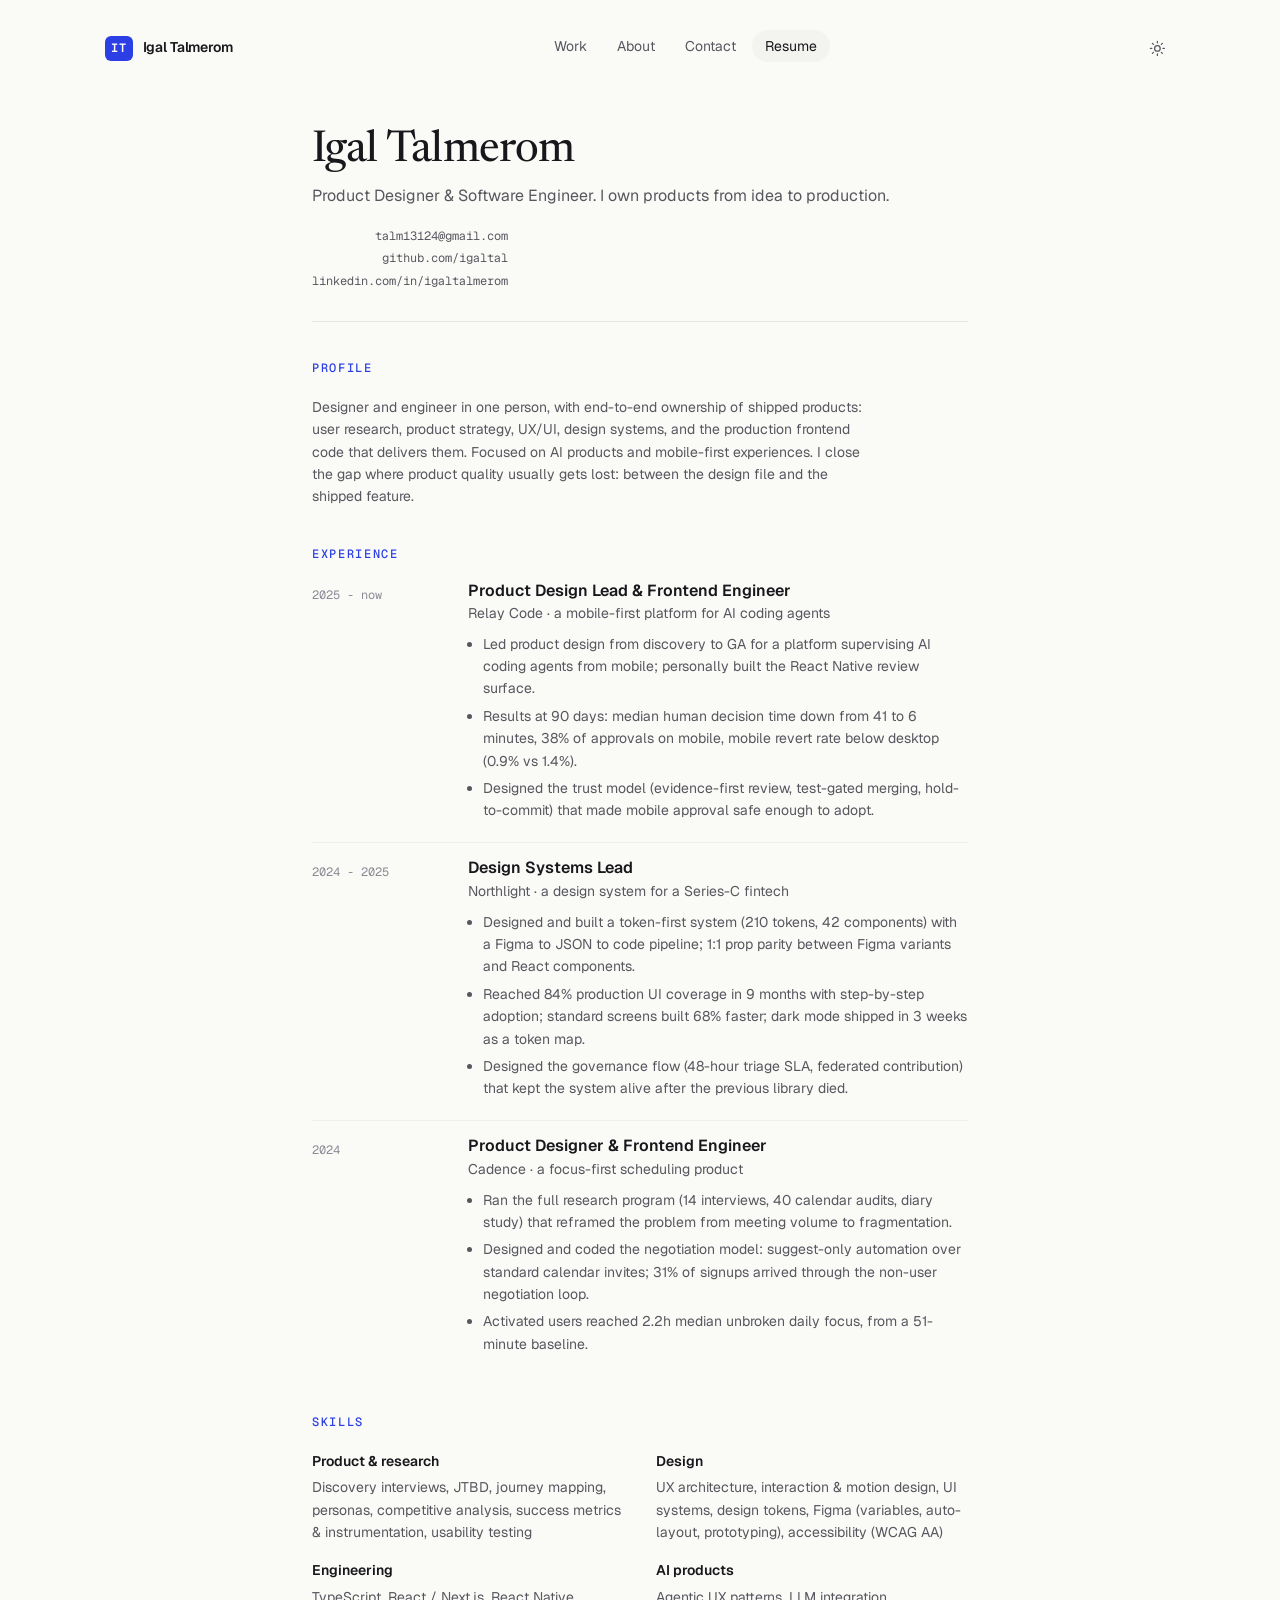
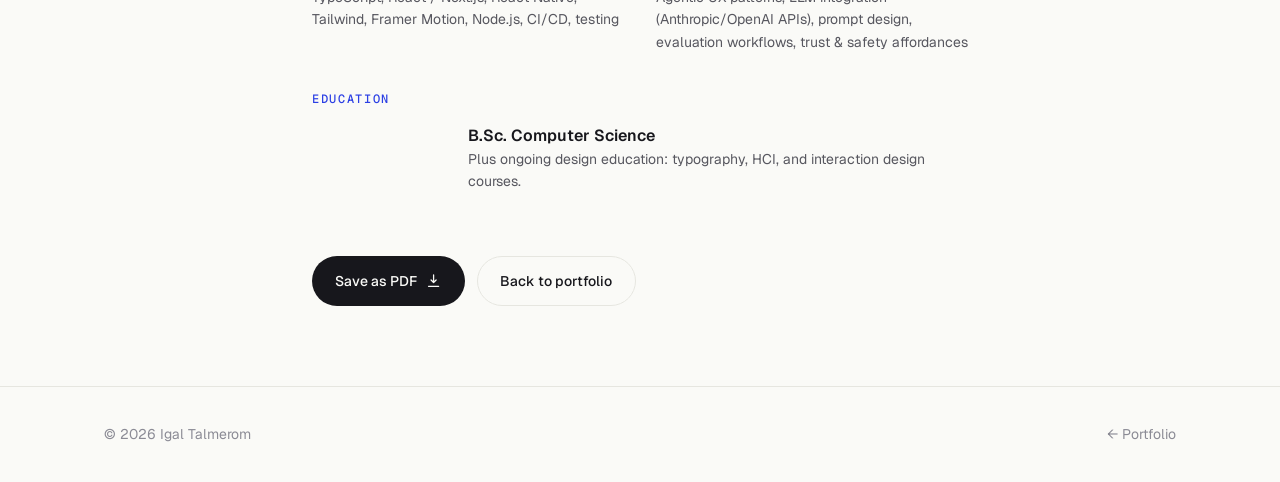
==== resume.html @ ccf26f3e "Portfolio site: home, 3 case studies, resume Co-Authored-By: Claude Fable 5 <noreply@anthropic.com>" ====
<!DOCTYPE html>
<html lang="en" data-theme="light" data-blueprint="off">
<head>
  <meta charset="UTF-8" />
  <meta name="viewport" content="width=device-width, initial-scale=1.0" />
  <title>Resume | Igal Talmerom</title>
  <meta name="description" content="Resume of Igal Talmerom, Product Designer and Software Engineer." />
  <script>
    (function () {
      var t = localStorage.getItem("theme");
      if (!t) t = matchMedia("(prefers-color-scheme: dark)").matches ? "dark" : "light";
      document.documentElement.setAttribute("data-theme", t);
    })();
  </script>
  <link rel="preconnect" href="https://fonts.googleapis.com" />
  <link rel="preconnect" href="https://fonts.gstatic.com" crossorigin />
  <link href="https://fonts.googleapis.com/css2?family=Newsreader:ital,opsz,wght@0,6..72,400..600;1,6..72,400..600&family=Geist:wght@400..700&family=Geist+Mono:wght@400..600&display=swap" rel="stylesheet" />
  <link rel="stylesheet" href="css/main.css" />
  <link rel="icon" href="data:image/svg+xml,<svg xmlns='http://www.w3.org/2000/svg' viewBox='0 0 100 100'><rect width='100' height='100' rx='22' fill='%232B3FE4'/><text x='50' y='68' font-size='52' font-family='monospace' fill='white' text-anchor='middle'>IT</text></svg>" />
  <style>
    .resume { max-width: 46rem; margin-inline: auto; padding: clamp(7rem, 14vh, 9rem) var(--gutter) 5rem; }
    .resume-head { display: flex; flex-wrap: wrap; align-items: flex-end; justify-content: space-between; gap: 1rem; border-bottom: 1px solid var(--line); padding-bottom: 1.75rem; }
    .resume h1 { font-family: var(--font-display); font-weight: 440; font-size: clamp(2rem, 5vw, 2.75rem); letter-spacing: -0.015em; }
    .resume .tagline { color: var(--ink-2); margin-top: 0.4rem; }
    .resume-contact { font-family: var(--font-mono); font-size: var(--text-xs); color: var(--ink-2); text-align: right; line-height: 1.9; }
    .resume-contact a { color: inherit; text-decoration: none; }
    .resume-contact a:hover { color: var(--accent); }
    .r-section { margin-top: 2.5rem; }
    .r-section > h2 { font-family: var(--font-mono); font-size: var(--text-xs); letter-spacing: 0.14em; text-transform: uppercase; color: var(--accent); font-weight: 500; margin-bottom: 1.25rem; }
    .r-item { display: grid; grid-template-columns: 8.5rem 1fr; gap: 1.25rem; padding: 1rem 0; border-top: 1px solid var(--line-soft); }
    .r-item:first-of-type { border-top: 0; padding-top: 0; }
    @media (max-width: 560px) { .r-item { grid-template-columns: 1fr; gap: 0.3rem; } .resume-contact { text-align: left; } }
    .r-item .when { font-family: var(--font-mono); font-size: var(--text-xs); color: var(--ink-3); padding-top: 0.25rem; }
    .r-item h3 { font-size: var(--text-base); font-weight: 600; }
    .r-item .org { color: var(--ink-2); font-size: var(--text-sm); margin: 0.15rem 0 0.5rem; }
    .r-item ul { margin: 0; padding-left: 1.1em; color: var(--ink-2); font-size: var(--text-sm); }
    .r-skills { display: grid; grid-template-columns: repeat(2, 1fr); gap: 1rem 2rem; font-size: var(--text-sm); color: var(--ink-2); }
    @media (max-width: 560px) { .r-skills { grid-template-columns: 1fr; } }
    .r-skills b { display: block; color: var(--ink); font-weight: 600; margin-bottom: 0.25rem; }
    .print-bar { display: flex; gap: 0.75rem; margin-top: 2.5rem; }
    @media print {
      .nav, .print-bar, .footer { display: none !important; }
      .resume { padding: 0; max-width: none; }
      body { background: #fff; color: #111; font-size: 12px; }
      :root { --ink: #111; --ink-2: #444; --ink-3: #777; --line: #ddd; --line-soft: #eee; --accent: #2B3FE4; --bg: #fff; }
      a { text-decoration: none; }
      .r-section { margin-top: 1.5rem; }
    }
  </style>
</head>
<body>
  <header class="nav" aria-label="Primary">
    <div class="nav-inner">
      <a class="brand" href="index.html"><span class="mark">IT</span> Igal Talmerom</a>
      <nav>
        <ul class="nav-links">
          <li><a href="index.html#work">Work</a></li>
          <li><a href="index.html#about">About</a></li>
          <li><a href="index.html#contact">Contact</a></li>
          <li><a href="resume.html" aria-current="page">Resume</a></li>
        </ul>
      </nav>
      <div class="nav-actions">
        <button class="icon-btn" data-theme-toggle aria-label="Toggle theme">
          <svg class="sun" viewBox="0 0 24 24" fill="none" stroke="currentColor" stroke-width="1.8" stroke-linecap="round"><circle cx="12" cy="12" r="4"/><path d="M12 2v2m0 16v2M4.9 4.9l1.4 1.4m11.4 11.4 1.4 1.4M2 12h2m16 0h2M4.9 19.1l1.4-1.4M17.7 6.3l1.4-1.4"/></svg>
          <svg class="moon" viewBox="0 0 24 24" fill="none" stroke="currentColor" stroke-width="1.8" stroke-linecap="round"><path d="M21 12.8A9 9 0 1 1 11.2 3a7 7 0 0 0 9.8 9.8Z"/></svg>
        </button>
      </div>
    </div>
  </header>

  <main class="resume">
    <div class="resume-head">
      <div>
        <h1>Igal Talmerom</h1>
        <p class="tagline">Product Designer &amp; Software Engineer. I own products from idea to production.</p>
      </div>
      <div class="resume-contact">
        <a href="mailto:talm13124@gmail.com">talm13124@gmail.com</a><br />
        <a href="https://github.com/igaltal">github.com/igaltal</a><br />
        <a href="https://www.linkedin.com/in/igaltalmerom">linkedin.com/in/igaltalmerom</a>
      </div>
    </div>

    <section class="r-section">
      <h2>Profile</h2>
      <p style="color: var(--ink-2); font-size: var(--text-sm); max-width: 40em;">
        Designer and engineer in one person, with end-to-end ownership of shipped products: user
        research, product strategy, UX/UI, design systems, and the production frontend code that
        delivers them. Focused on AI products and mobile-first experiences. I close the gap where
        product quality usually gets lost: between the design file and the shipped feature.
      </p>
    </section>

    <section class="r-section">
      <h2>Experience</h2>
      <div class="r-item">
        <div class="when">2025 - now</div>
        <div>
          <h3>Product Design Lead &amp; Frontend Engineer</h3>
          <p class="org">Relay Code · a mobile-first platform for AI coding agents</p>
          <ul>
            <li>Led product design from discovery to GA for a platform supervising AI coding agents from mobile; personally built the React Native review surface.</li>
            <li>Results at 90 days: median human decision time down from 41 to 6 minutes, 38% of approvals on mobile, mobile revert rate below desktop (0.9% vs 1.4%).</li>
            <li>Designed the trust model (evidence-first review, test-gated merging, hold-to-commit) that made mobile approval safe enough to adopt.</li>
          </ul>
        </div>
      </div>
      <div class="r-item">
        <div class="when">2024 - 2025</div>
        <div>
          <h3>Design Systems Lead</h3>
          <p class="org">Northlight · a design system for a Series-C fintech</p>
          <ul>
            <li>Designed and built a token-first system (210 tokens, 42 components) with a Figma to JSON to code pipeline; 1:1 prop parity between Figma variants and React components.</li>
            <li>Reached 84% production UI coverage in 9 months with step-by-step adoption; standard screens built 68% faster; dark mode shipped in 3 weeks as a token map.</li>
            <li>Designed the governance flow (48-hour triage SLA, federated contribution) that kept the system alive after the previous library died.</li>
          </ul>
        </div>
      </div>
      <div class="r-item">
        <div class="when">2024</div>
        <div>
          <h3>Product Designer &amp; Frontend Engineer</h3>
          <p class="org">Cadence · a focus-first scheduling product</p>
          <ul>
            <li>Ran the full research program (14 interviews, 40 calendar audits, diary study) that reframed the problem from meeting volume to fragmentation.</li>
            <li>Designed and coded the negotiation model: suggest-only automation over standard calendar invites; 31% of signups arrived through the non-user negotiation loop.</li>
            <li>Activated users reached 2.2h median unbroken daily focus, from a 51-minute baseline.</li>
          </ul>
        </div>
      </div>
    </section>

    <section class="r-section">
      <h2>Skills</h2>
      <div class="r-skills">
        <div><b>Product &amp; research</b>Discovery interviews, JTBD, journey mapping, personas, competitive analysis, success metrics &amp; instrumentation, usability testing</div>
        <div><b>Design</b>UX architecture, interaction &amp; motion design, UI systems, design tokens, Figma (variables, auto-layout, prototyping), accessibility (WCAG AA)</div>
        <div><b>Engineering</b>TypeScript, React / Next.js, React Native, Tailwind, Framer Motion, Node.js, CI/CD, testing</div>
        <div><b>AI products</b>Agentic UX patterns, LLM integration (Anthropic/OpenAI APIs), prompt design, evaluation workflows, trust &amp; safety affordances</div>
      </div>
    </section>

    <section class="r-section">
      <h2>Education</h2>
      <div class="r-item">
        <div class="when"></div>
        <div>
          <h3>B.Sc. Computer Science</h3>
          <p class="org">Plus ongoing design education: typography, HCI, and interaction design courses.</p>
        </div>
      </div>
    </section>

    <div class="print-bar">
      <button class="btn btn-primary" onclick="window.print()">Save as PDF
        <svg viewBox="0 0 24 24" fill="none" stroke="currentColor" stroke-width="2" stroke-linecap="round"><path d="M12 3v12m0 0 4-4m-4 4-4-4M4 21h16"/></svg>
      </button>
      <a class="btn btn-ghost" href="index.html">Back to portfolio</a>
    </div>
  </main>

  <footer class="footer">
    <div class="container footer-inner">
      <span>© <span data-year>2026</span> Igal Talmerom</span>
      <a href="index.html">← Portfolio</a>
    </div>
  </footer>

  <script src="js/main.js"></script>
</body>
</html>
---- css/main.css ----
/* ============================================================
   Igal Talmerom · Portfolio
   Design tokens + global system + home page
   Type: Newsreader (display) · Geist (body) · Geist Mono (spec)
   ============================================================ */

/* ---------- Tokens ---------- */
:root {
  /* color · light */
  --bg: #FAFAF7;
  --surface: #FFFFFF;
  --surface-2: #F3F3EF;
  --ink: #17171C;
  --ink-2: #57575F;
  --ink-3: #8B8B95;
  --line: #E6E6E0;
  --line-soft: #EFEFEA;
  --accent: #2B3FE4;
  --accent-strong: #1F31C4;
  --on-accent: #FFFFFF;
  --wash: #EDEFFE;
  --redline: #FF4D00;
  --shadow-card: 0 1px 2px rgba(20, 20, 30, 0.04), 0 8px 24px rgba(20, 20, 30, 0.05);
  --shadow-lift: 0 2px 4px rgba(20, 20, 30, 0.05), 0 16px 40px rgba(20, 20, 30, 0.09);

  /* type */
  --font-display: "Newsreader", "Iowan Old Style", Georgia, serif;
  --font-body: "Geist", "Inter", -apple-system, BlinkMacSystemFont, "Segoe UI", sans-serif;
  --font-mono: "Geist Mono", "SF Mono", "JetBrains Mono", Menlo, monospace;

  --text-xs: 0.75rem;
  --text-sm: 0.875rem;
  --text-base: 1rem;
  --text-md: 1.125rem;
  --text-lg: clamp(1.25rem, 1.1rem + 0.6vw, 1.5rem);
  --text-xl: clamp(1.6rem, 1.3rem + 1.4vw, 2.25rem);
  --text-2xl: clamp(2rem, 1.5rem + 2.6vw, 3.25rem);
  --text-hero: clamp(2.75rem, 1.6rem + 6.4vw, 6rem);

  /* rhythm */
  --space-section: clamp(6rem, 4rem + 8vw, 10rem);
  --space-block: clamp(2.5rem, 2rem + 2vw, 4rem);
  --container: 72rem;
  --gutter: clamp(1.25rem, 4vw, 2.5rem);
  --radius-sm: 8px;
  --radius-md: 14px;
  --radius-lg: 22px;

  /* motion */
  --ease-out: cubic-bezier(0.22, 1, 0.36, 1);
  --ease-spring: cubic-bezier(0.34, 1.3, 0.5, 1);
  --dur: 480ms;

  color-scheme: light;
}

[data-theme="dark"] {
  --bg: #0E0F13;
  --surface: #15161C;
  --surface-2: #1B1C23;
  --ink: #F1F1F3;
  --ink-2: #A4A4AF;
  --ink-3: #6E6E7A;
  --line: #262731;
  --line-soft: #1D1E26;
  --accent: #8493FF;
  --accent-strong: #A0ACFF;
  --on-accent: #0E0F13;
  --wash: #1A1D33;
  --redline: #FF6B33;
  --shadow-card: 0 1px 2px rgba(0, 0, 0, 0.4), 0 8px 24px rgba(0, 0, 0, 0.35);
  --shadow-lift: 0 2px 4px rgba(0, 0, 0, 0.5), 0 16px 40px rgba(0, 0, 0, 0.5);
  color-scheme: dark;
}

/* ---------- Base ---------- */
*, *::before, *::after { box-sizing: border-box; }

html {
  scroll-behavior: smooth;
  scroll-padding-top: 96px;
  -webkit-text-size-adjust: 100%;
}

html, body { overflow-x: clip; }

body {
  margin: 0;
  background: var(--bg);
  color: var(--ink);
  font-family: var(--font-body);
  font-size: var(--text-base);
  line-height: 1.6;
  font-feature-settings: "ss01" on, "cv11" on;
  -webkit-font-smoothing: antialiased;
  transition: background-color 320ms ease, color 320ms ease;
}

h1, h2, h3, h4 { margin: 0; font-weight: 600; line-height: 1.15; text-wrap: balance; }
p { margin: 0 0 1em; }
p:last-child { margin-bottom: 0; }
a { color: inherit; }
img, svg { max-width: 100%; height: auto; display: block; }
ul, ol { margin: 0 0 1em; padding-left: 1.2em; }
li { margin-bottom: 0.35em; }
button { font: inherit; color: inherit; background: none; border: 0; cursor: pointer; padding: 0; }

::selection { background: var(--accent); color: var(--on-accent); }

:focus-visible {
  outline: 2px solid var(--accent);
  outline-offset: 3px;
  border-radius: 4px;
}

.container {
  max-width: var(--container);
  margin-inline: auto;
  padding-inline: var(--gutter);
}

.skip-link {
  position: absolute; left: 1rem; top: -3rem;
  background: var(--ink); color: var(--bg);
  padding: 0.6rem 1rem; border-radius: 8px; z-index: 200;
  text-decoration: none; font-size: var(--text-sm);
  transition: top 200ms var(--ease-out);
}
.skip-link:focus { top: 1rem; }

/* ---------- Typographic voices ---------- */
.serif { font-family: var(--font-display); font-weight: 420; letter-spacing: -0.01em; }
.serif em, .serif i { font-style: italic; font-weight: 400; }

.eyebrow {
  font-family: var(--font-mono);
  font-size: var(--text-xs);
  letter-spacing: 0.14em;
  text-transform: uppercase;
  color: var(--ink-3);
  display: flex;
  align-items: center;
  gap: 0.75rem;
  margin-bottom: 1.5rem;
}
.eyebrow::before {
  content: "";
  width: 1.75rem; height: 1px;
  background: var(--accent);
  flex: none;
}

.lede {
  font-size: var(--text-lg);
  line-height: 1.55;
  color: var(--ink-2);
  max-width: 38em;
}

.mono { font-family: var(--font-mono); }

/* ---------- Navigation ---------- */
.nav {
  position: fixed;
  inset-inline: 0;
  top: 0;
  z-index: 100;
  padding-top: 1rem;
  pointer-events: none;
  transition: padding 300ms var(--ease-out);
}
.nav-inner {
  pointer-events: auto;
  max-width: var(--container);
  margin-inline: auto;
  padding: 0.85rem var(--gutter);
  display: flex;
  align-items: center;
  justify-content: space-between;
  gap: 1rem;
  transition: background-color 300ms ease, box-shadow 300ms ease,
              border-color 300ms ease, padding 300ms var(--ease-out);
  border: 1px solid transparent;
  border-radius: 0;
}
.nav.is-scrolled { padding-top: 0.6rem; }
.nav.is-scrolled .nav-inner {
  background: color-mix(in srgb, var(--bg) 78%, transparent);
  -webkit-backdrop-filter: blur(16px) saturate(1.4);
  backdrop-filter: blur(16px) saturate(1.4);
  border-color: var(--line);
  border-radius: 999px;
  box-shadow: var(--shadow-card);
  padding-block: 0.6rem;
  margin-inline: max(var(--gutter) * 0.35, 0.75rem);
  padding-inline: 1.5rem;
}

.brand {
  display: flex; align-items: baseline; gap: 0.6rem;
  text-decoration: none; font-weight: 600; font-size: var(--text-sm);
  letter-spacing: -0.01em;
}
.brand .mark {
  font-family: var(--font-mono);
  font-size: var(--text-xs);
  color: var(--on-accent);
  background: var(--accent);
  border-radius: 6px;
  padding: 0.2rem 0.4rem;
  letter-spacing: 0.05em;
}

.nav-links { display: flex; align-items: center; gap: 0.25rem; list-style: none; margin: 0; padding: 0; }
.nav-links a {
  text-decoration: none;
  font-size: var(--text-sm);
  color: var(--ink-2);
  padding: 0.45rem 0.8rem;
  border-radius: 999px;
  transition: color 200ms ease, background-color 200ms ease;
}
.nav-links a:hover, .nav-links a[aria-current="page"] { color: var(--ink); background: var(--surface-2); }

.nav-actions { display: flex; align-items: center; gap: 0.35rem; }
.icon-btn {
  width: 2.25rem; height: 2.25rem;
  display: grid; place-items: center;
  border-radius: 999px;
  color: var(--ink-2);
  transition: color 200ms ease, background-color 200ms ease, transform 200ms var(--ease-spring);
}
.icon-btn:hover { color: var(--ink); background: var(--surface-2); }
.icon-btn:active { transform: scale(0.92); }
.icon-btn svg { width: 1.05rem; height: 1.05rem; }

/* theme icon swap */
.icon-btn .moon { display: none; }
[data-theme="dark"] .icon-btn .moon { display: block; }
[data-theme="dark"] .icon-btn .sun { display: none; }

@media (max-width: 640px) {
  .nav-links { display: none; }
}

/* ---------- Buttons ---------- */
.btn {
  display: inline-flex;
  align-items: center;
  gap: 0.55rem;
  font-size: var(--text-sm);
  font-weight: 500;
  text-decoration: none;
  padding: 0.8rem 1.4rem;
  border-radius: 999px;
  border: 1px solid transparent;
  transition: transform 240ms var(--ease-spring), box-shadow 240ms ease,
              background-color 200ms ease, border-color 200ms ease, color 200ms ease;
  will-change: transform;
}
.btn:hover { transform: translateY(-2px); }
.btn:active { transform: translateY(0) scale(0.98); }
.btn svg { width: 0.95rem; height: 0.95rem; transition: transform 240ms var(--ease-out); }
.btn:hover svg { transform: translateX(3px); }

.btn-primary { background: var(--ink); color: var(--bg); }
.btn-primary:hover { box-shadow: var(--shadow-lift); }
.btn-ghost { border-color: var(--line); color: var(--ink); }
.btn-ghost:hover { border-color: var(--ink-3); background: var(--surface); }
.btn-accent { background: var(--accent); color: var(--on-accent); }
.btn-accent:hover { background: var(--accent-strong); box-shadow: var(--shadow-lift); }

/* ---------- Reveal on scroll ---------- */
.reveal {
  opacity: 0;
  transform: translateY(26px);
  transition: opacity 700ms var(--ease-out) var(--d, 0ms),
              transform 700ms var(--ease-out) var(--d, 0ms);
}
.reveal.in { opacity: 1; transform: none; }

@media (prefers-reduced-motion: reduce) {
  html { scroll-behavior: auto; }
  .reveal { opacity: 1; transform: none; transition: none; }
  *, *::before, *::after { animation-duration: 0.01ms !important; transition-duration: 0.01ms !important; }
}

/* ---------- Hero ---------- */
.hero {
  min-height: 92svh;
  display: flex;
  flex-direction: column;
  justify-content: center;
  padding-top: clamp(7rem, 15vh, 10rem);
  padding-bottom: var(--space-block);
  position: relative;
}

.hero-intro {
  font-family: var(--font-mono);
  font-size: var(--text-xs);
  letter-spacing: 0.14em;
  text-transform: uppercase;
  color: var(--ink-3);
  margin-bottom: 2rem;
  display: flex; align-items: center; gap: 0.75rem;
}
.hero-intro .dot {
  width: 7px; height: 7px; border-radius: 50%;
  background: #2BB673;
  box-shadow: 0 0 0 4px color-mix(in srgb, #2BB673 18%, transparent);
}

.hero h1 {
  font-family: var(--font-display);
  font-weight: 420;
  font-size: var(--text-hero);
  line-height: 1.02;
  letter-spacing: -0.022em;
  max-width: 12em;
}
.hero h1 em {
  font-style: italic;
  font-weight: 400;
  color: var(--accent);
}

/* the signature: redline spec annotations on the headline */
.redline-wrap { position: relative; display: inline-block; }
.redline-tag {
  position: absolute;
  font-family: var(--font-mono);
  font-size: 0.62rem;
  letter-spacing: 0.06em;
  color: var(--redline);
  white-space: nowrap;
  pointer-events: none;
  opacity: 0;
  animation: redline-in 800ms var(--ease-out) 1.2s forwards;
}
.redline-tag::before {
  content: "";
  position: absolute;
  background: var(--redline);
  opacity: 0.65;
}
.redline-baseline {
  left: 0; right: auto; bottom: -1.3rem;
  padding-left: 0.5rem;
}
.redline-baseline::before {
  left: 0; right: -0.5rem; top: -0.35rem;
  height: 1px; width: 8.5em;
}
.redline-height {
  top: 0.12em; bottom: 0.12em; right: -2.4rem;
  display: flex; align-items: center;
  writing-mode: vertical-rl;
  padding-left: 0.55rem;
}
.redline-height::before {
  top: 0; bottom: 0; left: 0;
  width: 1px;
}
.redline-height::after, .redline-baseline::after { content: none; }

@keyframes redline-in {
  from { opacity: 0; transform: translateY(4px); }
  to { opacity: 1; transform: none; }
}

@media (max-width: 720px) {
  .redline-height { display: none; }
}

.hero .lede { margin-top: 2.25rem; }

.hero-ctas { display: flex; flex-wrap: wrap; gap: 0.85rem; margin-top: 2.5rem; }

.hero-capabilities {
  margin-top: auto;
  padding-top: clamp(3rem, 8vh, 5rem);
  display: flex;
  flex-wrap: wrap;
  gap: 0.5rem 1.75rem;
  font-family: var(--font-mono);
  font-size: var(--text-xs);
  letter-spacing: 0.08em;
  color: var(--ink-3);
  text-transform: uppercase;
}
.hero-capabilities span { display: flex; align-items: center; gap: 0.6rem; }
.hero-capabilities span::before { content: "·"; color: var(--accent); }
.hero-capabilities span:first-child::before { content: none; }

/* staged hero entrance */
.hero .stage {
  opacity: 0;
  transform: translateY(22px);
  animation: stage-in 900ms var(--ease-out) forwards;
}
.hero .stage-1 { animation-delay: 60ms; }
.hero .stage-2 { animation-delay: 180ms; }
.hero .stage-3 { animation-delay: 340ms; }
.hero .stage-4 { animation-delay: 480ms; }
.hero .stage-5 { animation-delay: 640ms; }
@keyframes stage-in { to { opacity: 1; transform: none; } }
@media (prefers-reduced-motion: reduce) {
  .hero .stage { opacity: 1; transform: none; animation: none; }
  .redline-tag { opacity: 1; animation: none; }
}

/* ---------- Sections ---------- */
.section { padding-block: var(--space-section); }
.section + .section { padding-top: 0; }

.section-head {
  display: flex;
  flex-wrap: wrap;
  align-items: flex-end;
  justify-content: space-between;
  gap: 1.5rem;
  margin-bottom: var(--space-block);
}
.section-head h2 {
  font-family: var(--font-display);
  font-weight: 420;
  font-size: var(--text-2xl);
  letter-spacing: -0.015em;
}
.section-head h2 em { font-style: italic; color: var(--accent); }

/* ---------- Work grid ---------- */
.filters {
  display: flex;
  flex-wrap: wrap;
  gap: 0.4rem;
}
.filter {
  font-family: var(--font-mono);
  font-size: var(--text-xs);
  letter-spacing: 0.06em;
  padding: 0.45rem 0.9rem;
  border-radius: 999px;
  border: 1px solid var(--line);
  color: var(--ink-2);
  transition: all 220ms var(--ease-out);
}
.filter:hover { border-color: var(--ink-3); color: var(--ink); }
.filter[aria-pressed="true"] {
  background: var(--ink);
  border-color: var(--ink);
  color: var(--bg);
}

.work-grid {
  display: grid;
  grid-template-columns: repeat(2, 1fr);
  gap: 1.5rem;
}
@media (max-width: 860px) { .work-grid { grid-template-columns: 1fr; } }

.card {
  grid-column: span 1;
  position: relative;
  display: flex;
  flex-direction: column;
  background: var(--surface);
  border: 1px solid var(--line);
  border-radius: var(--radius-lg);
  overflow: hidden;
  text-decoration: none;
  transition: transform 420ms var(--ease-out), box-shadow 420ms ease,
              border-color 300ms ease, opacity 360ms ease;
}
.card:hover {
  transform: translateY(-5px);
  box-shadow: var(--shadow-lift);
  border-color: color-mix(in srgb, var(--accent) 35%, var(--line));
}
.card.is-hidden { opacity: 0; transform: scale(0.97); pointer-events: none; }
.card.is-gone { display: none; }

.card-featured { grid-column: 1 / -1; }

.card-visual {
  position: relative;
  background: var(--surface-2);
  border-bottom: 1px solid var(--line-soft);
  overflow: hidden;
  aspect-ratio: 16 / 9;
  display: grid;
  place-items: center;
  transition: background-color 320ms ease;
}
.card-featured .card-visual { aspect-ratio: 21 / 9; }
@media (max-width: 640px) { .card-featured .card-visual { aspect-ratio: 16 / 10; } }

.card-visual > * { transition: transform 600ms var(--ease-out); }
.card:hover .card-visual > * { transform: translateY(-4px) scale(1.015); }

.card-body { padding: 1.6rem 1.75rem 1.75rem; display: flex; flex-direction: column; gap: 0.6rem; flex: 1; }
.card-meta {
  display: flex; flex-wrap: wrap; gap: 0.4rem 1rem;
  font-family: var(--font-mono);
  font-size: var(--text-xs);
  letter-spacing: 0.08em;
  text-transform: uppercase;
  color: var(--ink-3);
}
.card-body h3 {
  font-size: var(--text-xl);
  font-family: var(--font-display);
  font-weight: 460;
  letter-spacing: -0.01em;
}
.card-body p { color: var(--ink-2); font-size: var(--text-sm); line-height: 1.6; max-width: 46em; }
.card-cta {
  margin-top: auto;
  padding-top: 0.9rem;
  font-size: var(--text-sm);
  font-weight: 500;
  color: var(--accent);
  display: inline-flex; align-items: center; gap: 0.4rem;
}
.card-cta svg { width: 0.85rem; height: 0.85rem; transition: transform 240ms var(--ease-out); }
.card:hover .card-cta svg { transform: translateX(4px); }

.card-locked { cursor: default; }
.card-locked:hover { transform: none; box-shadow: var(--shadow-card); }

/* --- card thumbnails, drawn in CSS --- */
.thumb-phone {
  width: min(200px, 38%);
  aspect-ratio: 9 / 19;
  border-radius: 28px;
  border: 6px solid var(--ink);
  background: var(--surface);
  margin-top: 14%;
  box-shadow: var(--shadow-lift);
  padding: 14px 12px;
  display: flex; flex-direction: column; gap: 8px;
}
.thumb-phone .bar { height: 8px; border-radius: 4px; background: var(--line); }
.thumb-phone .bar.w60 { width: 60%; }
.thumb-phone .bar.w80 { width: 80%; }
.thumb-phone .chip-row { display: flex; gap: 6px; }
.thumb-phone .chip { height: 16px; flex: 1; border-radius: 8px; background: var(--surface-2); border: 1px solid var(--line); }
.thumb-phone .diff { border-radius: 8px; overflow: hidden; border: 1px solid var(--line); margin-top: 2px; }
.thumb-phone .diff i { display: block; height: 9px; }
.thumb-phone .diff .del { background: color-mix(in srgb, #E5484D 16%, var(--surface)); }
.thumb-phone .diff .add { background: color-mix(in srgb, #2BB673 18%, var(--surface)); }
.thumb-phone .diff .ctx { background: var(--surface-2); }
.thumb-phone .approve {
  margin-top: auto; height: 26px; border-radius: 13px;
  background: var(--accent); opacity: 0.95;
}

.thumb-tokens {
  display: grid; grid-template-columns: repeat(4, 44px); gap: 10px;
}
.thumb-tokens i { display: block; width: 44px; height: 44px; border-radius: 10px; border: 1px solid var(--line); }

.thumb-cal {
  display: grid; grid-template-columns: repeat(3, 64px); gap: 8px; align-items: end;
}
.thumb-cal i { display: block; border-radius: 8px; border: 1px solid var(--line); background: var(--surface); }
.thumb-cal .b1 { height: 84px; background: var(--wash); border-color: color-mix(in srgb, var(--accent) 30%, var(--line)); }
.thumb-cal .b2 { height: 52px; }
.thumb-cal .b3 { height: 68px; background: var(--surface-2); }

.thumb-locked {
  width: 100%; height: 100%;
  background: repeating-linear-gradient(-45deg, transparent 0 10px, var(--line-soft) 10px 11px);
  display: grid; place-items: center;
}
.thumb-locked svg { width: 1.6rem; height: 1.6rem; color: var(--ink-3); }

/* ---------- About ---------- */
.about-grid {
  display: grid;
  grid-template-columns: minmax(0, 5fr) minmax(0, 7fr);
  gap: clamp(2.5rem, 6vw, 6rem);
  align-items: start;
}
@media (max-width: 860px) { .about-grid { grid-template-columns: 1fr; } }

.about-sticky { position: sticky; top: 7.5rem; }
@media (max-width: 860px) { .about-sticky { position: static; } }

.about-sticky h2 {
  font-family: var(--font-display);
  font-weight: 420;
  font-size: var(--text-2xl);
  letter-spacing: -0.015em;
  margin-bottom: 1.5rem;
}
.about-sticky h2 em { font-style: italic; color: var(--accent); }

.about-body { font-size: var(--text-md); color: var(--ink-2); line-height: 1.7; }
.about-body strong { color: var(--ink); font-weight: 600; }

.principles { list-style: none; padding: 0; margin: var(--space-block) 0 0; border-top: 1px solid var(--line); }
.principles li {
  display: grid;
  grid-template-columns: minmax(9rem, 14rem) 1fr;
  gap: 1.5rem;
  padding: 1.5rem 0;
  border-bottom: 1px solid var(--line);
  margin: 0;
}
@media (max-width: 560px) { .principles li { grid-template-columns: 1fr; gap: 0.4rem; } }
.principles .k {
  font-family: var(--font-mono);
  font-size: var(--text-xs);
  letter-spacing: 0.1em;
  text-transform: uppercase;
  color: var(--accent);
  padding-top: 0.3rem;
}
.principles p { color: var(--ink-2); font-size: var(--text-sm); line-height: 1.65; }

.stack-note {
  margin-top: var(--space-block);
  padding: 1.5rem 1.75rem;
  border: 1px solid var(--line);
  border-radius: var(--radius-md);
  background: var(--surface);
  font-family: var(--font-mono);
  font-size: var(--text-xs);
  line-height: 2;
  color: var(--ink-2);
  letter-spacing: 0.02em;
}
.stack-note b { color: var(--ink); font-weight: 500; }

/* ---------- Contact ---------- */
.contact {
  text-align: center;
  padding-block: var(--space-section);
  border-top: 1px solid var(--line);
}
.contact h2 {
  font-family: var(--font-display);
  font-weight: 420;
  font-size: var(--text-2xl);
  letter-spacing: -0.015em;
  max-width: 18em;
  margin-inline: auto;
}
.contact h2 em { font-style: italic; color: var(--accent); }
.contact .lede { margin: 1.5rem auto 2.5rem; }
.contact-ctas { display: flex; flex-wrap: wrap; justify-content: center; gap: 0.85rem; }

.socials {
  display: flex; justify-content: center; gap: 0.5rem;
  margin-top: 2.75rem;
}
.socials a {
  width: 2.75rem; height: 2.75rem;
  display: grid; place-items: center;
  border: 1px solid var(--line);
  border-radius: 999px;
  color: var(--ink-2);
  transition: all 240ms var(--ease-out);
}
.socials a:hover { color: var(--ink); border-color: var(--ink-3); transform: translateY(-3px); }
.socials svg { width: 1.1rem; height: 1.1rem; }

/* ---------- Footer ---------- */
.footer {
  border-top: 1px solid var(--line);
  padding-block: 2.25rem;
  font-size: var(--text-sm);
  color: var(--ink-3);
}
.footer-inner {
  display: flex; flex-wrap: wrap; gap: 1rem;
  align-items: center; justify-content: space-between;
}
.footer a { color: inherit; text-decoration: none; transition: color 200ms ease; }
.footer a:hover { color: var(--ink); }
.footer .colophon { font-family: var(--font-mono); font-size: var(--text-xs); letter-spacing: 0.04em; }

/* ---------- Blueprint mode (signature) ---------- */
[data-blueprint="on"] body::before {
  content: "";
  position: fixed;
  inset: 0;
  z-index: 90;
  pointer-events: none;
  background:
    repeating-linear-gradient(to bottom, color-mix(in srgb, var(--accent) 7%, transparent) 0 1px, transparent 1px 8px);
}
[data-blueprint="on"] .container {
  background-image:
    linear-gradient(to right, color-mix(in srgb, var(--redline) 28%, transparent) 1px, transparent 1px),
    linear-gradient(to left, color-mix(in srgb, var(--redline) 28%, transparent) 1px, transparent 1px);
  background-repeat: no-repeat;
  background-position: var(--gutter) 0, calc(100% - var(--gutter)) 0;
  background-size: 1px 100%, 1px 100%;
}
[data-bp] { position: relative; }
[data-blueprint="on"] [data-bp]::after {
  content: attr(data-bp);
  position: absolute;
  top: -0.6rem; left: 0.75rem;
  z-index: 95;
  font-family: var(--font-mono);
  font-size: 0.6rem;
  letter-spacing: 0.05em;
  color: var(--bg);
  background: var(--redline);
  padding: 0.1rem 0.4rem;
  border-radius: 4px;
  pointer-events: none;
  white-space: nowrap;
}
[data-blueprint="on"] [data-bp] {
  outline: 1px dashed color-mix(in srgb, var(--redline) 55%, transparent);
  outline-offset: 2px;
}
.bp-btn[aria-pressed="true"] { color: var(--redline); background: color-mix(in srgb, var(--redline) 12%, transparent); }

/* QA screenshot mode (?shot): collapse viewport-height hero, force reveals */
html.shotmode { scroll-behavior: auto; }
.shotmode .hero { min-height: 0; }
.shotmode .reveal, .shotmode .hero .stage { opacity: 1 !important; transform: none !important; transition: none !important; animation: none !important; }
.shotmode .redline-tag { opacity: 1; animation: none; }
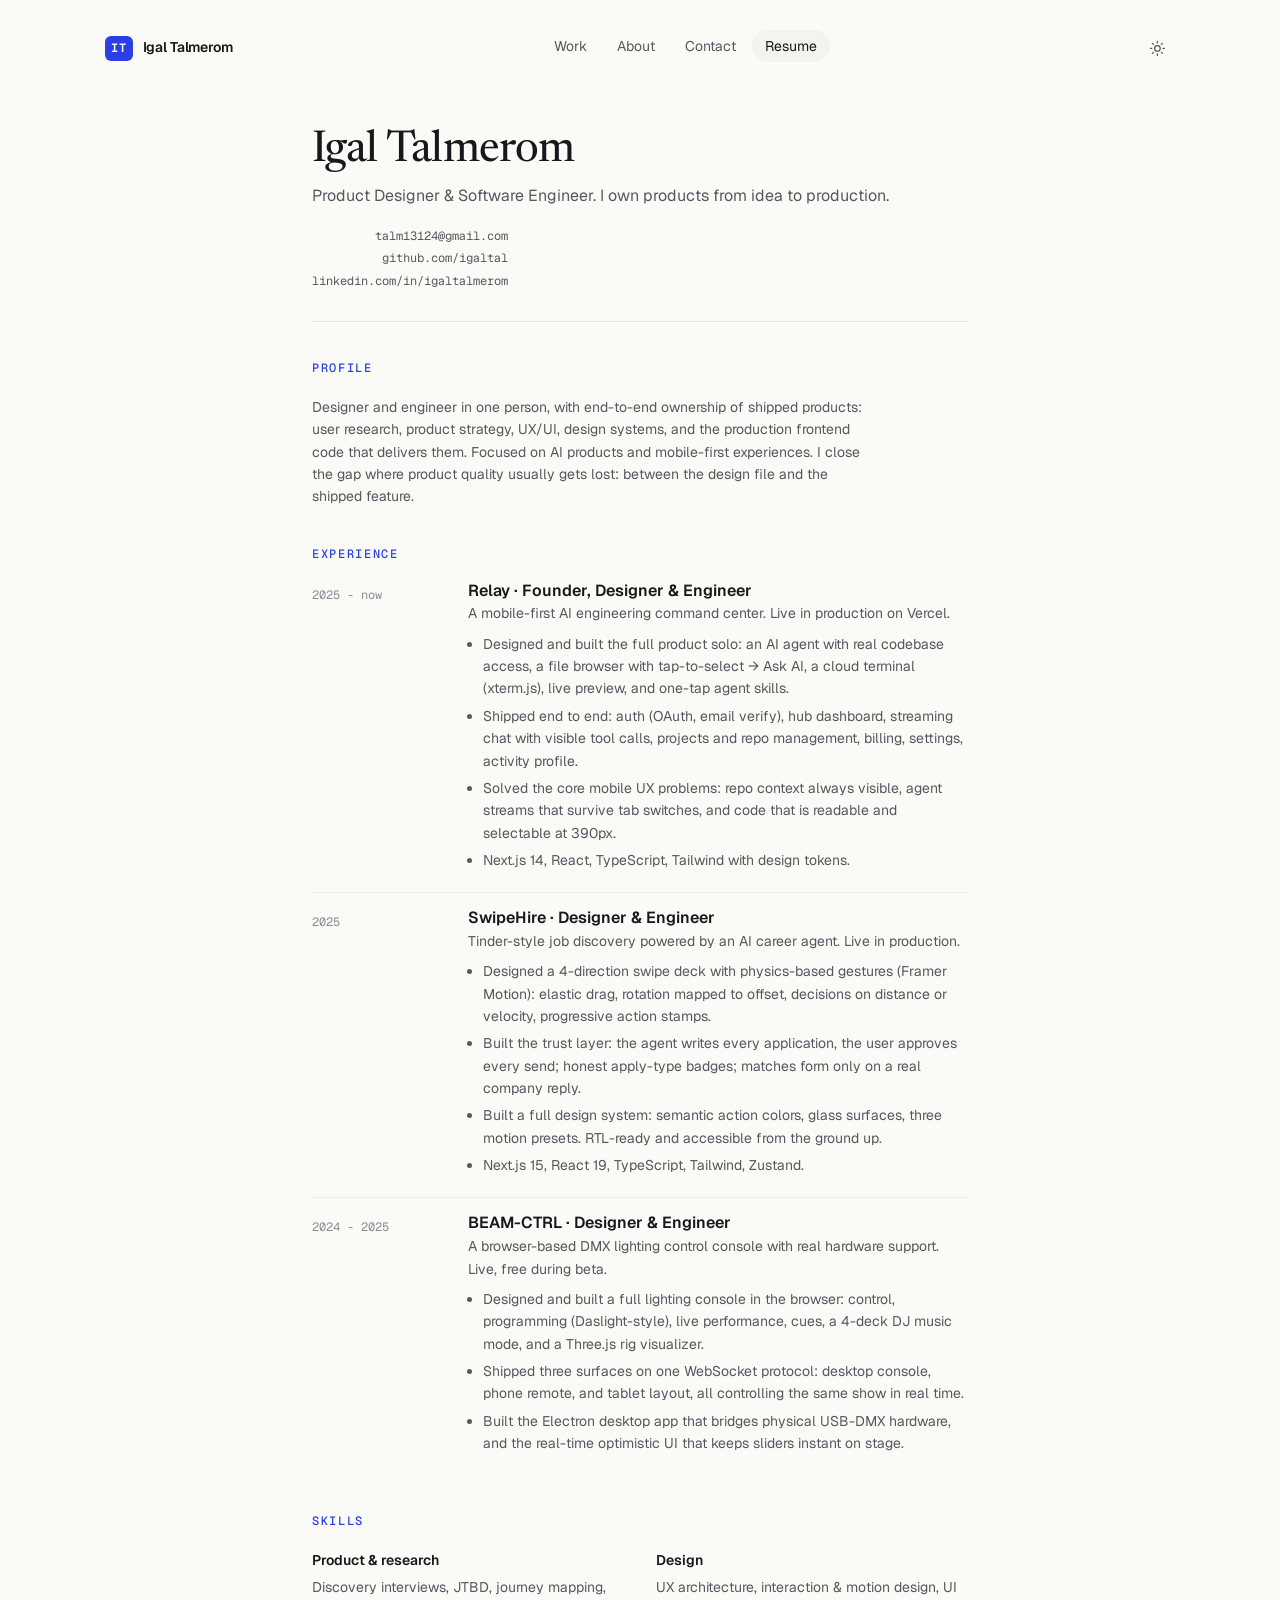
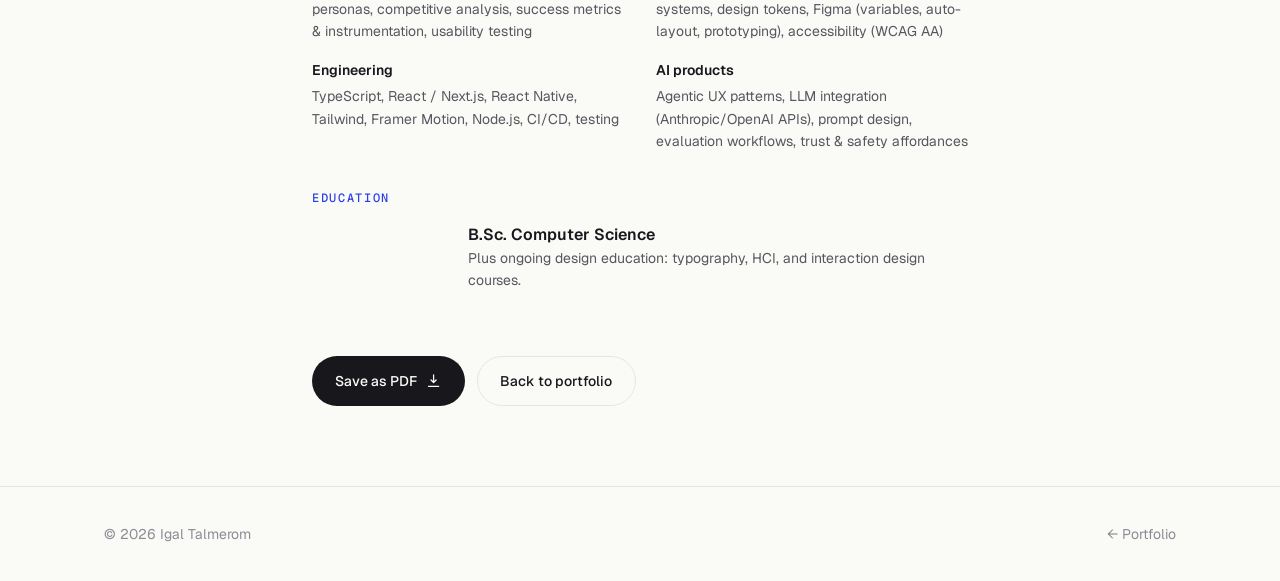
==== commit ae1d8ac1: "Replace fictional case studies with real shipped products: Relay, SwipeHire, BEAM-CTRL Co-Authored-B" ====
--- a/resume.html
+++ b/resume.html
@@ -97,36 +97,38 @@
       <div class="r-item">
         <div class="when">2025 - now</div>
         <div>
-          <h3>Product Design Lead &amp; Frontend Engineer</h3>
-          <p class="org">Relay Code · a mobile-first platform for AI coding agents</p>
+          <h3>Relay · Founder, Designer &amp; Engineer</h3>
+          <p class="org">A mobile-first AI engineering command center. Live in production on Vercel.</p>
           <ul>
-            <li>Led product design from discovery to GA for a platform supervising AI coding agents from mobile; personally built the React Native review surface.</li>
-            <li>Results at 90 days: median human decision time down from 41 to 6 minutes, 38% of approvals on mobile, mobile revert rate below desktop (0.9% vs 1.4%).</li>
-            <li>Designed the trust model (evidence-first review, test-gated merging, hold-to-commit) that made mobile approval safe enough to adopt.</li>
+            <li>Designed and built the full product solo: an AI agent with real codebase access, a file browser with tap-to-select → Ask AI, a cloud terminal (xterm.js), live preview, and one-tap agent skills.</li>
+            <li>Shipped end to end: auth (OAuth, email verify), hub dashboard, streaming chat with visible tool calls, projects and repo management, billing, settings, activity profile.</li>
+            <li>Solved the core mobile UX problems: repo context always visible, agent streams that survive tab switches, and code that is readable and selectable at 390px.</li>
+            <li>Next.js 14, React, TypeScript, Tailwind with design tokens.</li>
+          </ul>
+        </div>
+      </div>
+      <div class="r-item">
+        <div class="when">2025</div>
+        <div>
+          <h3>SwipeHire · Designer &amp; Engineer</h3>
+          <p class="org">Tinder-style job discovery powered by an AI career agent. Live in production.</p>
+          <ul>
+            <li>Designed a 4-direction swipe deck with physics-based gestures (Framer Motion): elastic drag, rotation mapped to offset, decisions on distance or velocity, progressive action stamps.</li>
+            <li>Built the trust layer: the agent writes every application, the user approves every send; honest apply-type badges; matches form only on a real company reply.</li>
+            <li>Built a full design system: semantic action colors, glass surfaces, three motion presets. RTL-ready and accessible from the ground up.</li>
+            <li>Next.js 15, React 19, TypeScript, Tailwind, Zustand.</li>
           </ul>
         </div>
       </div>
       <div class="r-item">
         <div class="when">2024 - 2025</div>
         <div>
-          <h3>Design Systems Lead</h3>
-          <p class="org">Northlight · a design system for a Series-C fintech</p>
+          <h3>BEAM-CTRL · Designer &amp; Engineer</h3>
+          <p class="org">A browser-based DMX lighting control console with real hardware support. Live, free during beta.</p>
           <ul>
-            <li>Designed and built a token-first system (210 tokens, 42 components) with a Figma to JSON to code pipeline; 1:1 prop parity between Figma variants and React components.</li>
-            <li>Reached 84% production UI coverage in 9 months with step-by-step adoption; standard screens built 68% faster; dark mode shipped in 3 weeks as a token map.</li>
-            <li>Designed the governance flow (48-hour triage SLA, federated contribution) that kept the system alive after the previous library died.</li>
-          </ul>
-        </div>
-      </div>
-      <div class="r-item">
-        <div class="when">2024</div>
-        <div>
-          <h3>Product Designer &amp; Frontend Engineer</h3>
-          <p class="org">Cadence · a focus-first scheduling product</p>
-          <ul>
-            <li>Ran the full research program (14 interviews, 40 calendar audits, diary study) that reframed the problem from meeting volume to fragmentation.</li>
-            <li>Designed and coded the negotiation model: suggest-only automation over standard calendar invites; 31% of signups arrived through the non-user negotiation loop.</li>
-            <li>Activated users reached 2.2h median unbroken daily focus, from a 51-minute baseline.</li>
+            <li>Designed and built a full lighting console in the browser: control, programming (Daslight-style), live performance, cues, a 4-deck DJ music mode, and a Three.js rig visualizer.</li>
+            <li>Shipped three surfaces on one WebSocket protocol: desktop console, phone remote, and tablet layout, all controlling the same show in real time.</li>
+            <li>Built the Electron desktop app that bridges physical USB-DMX hardware, and the real-time optimistic UI that keeps sliders instant on stage.</li>
           </ul>
         </div>
       </div>
--- a/css/main.css
+++ b/css/main.css
@@ -569,12 +569,60 @@
 .thumb-cal .b2 { height: 52px; }
 .thumb-cal .b3 { height: 68px; background: var(--surface-2); }
 
-.thumb-locked {
-  width: 100%; height: 100%;
-  background: repeating-linear-gradient(-45deg, transparent 0 10px, var(--line-soft) 10px 11px);
+.thumb-swipe {
+  width: min(180px, 42%);
+  aspect-ratio: 3 / 4;
+  border-radius: 18px;
+  background: #12141C;
+  border: 1px solid #262A38;
+  box-shadow: var(--shadow-lift);
+  transform: rotate(-4deg);
+  padding: 14px;
+  display: flex; flex-direction: column; gap: 9px;
+  position: relative;
+}
+.thumb-swipe .ring {
+  position: absolute; top: 12px; right: 12px;
+  width: 30px; height: 30px; border-radius: 50%;
+  border: 3px solid #2dd4a7;
   display: grid; place-items: center;
-}
-.thumb-locked svg { width: 1.6rem; height: 1.6rem; color: var(--ink-3); }
+  color: #2dd4a7; font-family: var(--font-mono); font-size: 9px; font-weight: 600;
+}
+.thumb-swipe .bar { height: 8px; border-radius: 4px; background: #262A38; }
+.thumb-swipe .bar.b1 { width: 55%; background: #3A4152; }
+.thumb-swipe .bar.b2 { width: 70%; }
+.thumb-swipe .bar.b3 { width: 45%; }
+.thumb-swipe .chiprow { display: flex; gap: 5px; margin-top: 2px; }
+.thumb-swipe .chiprow i { height: 12px; flex: 1; border-radius: 6px; background: #1B1F2B; border: 1px solid #2A2F3E; }
+.thumb-swipe .actions { margin-top: auto; display: flex; justify-content: space-around; }
+.thumb-swipe .actions i { width: 22px; height: 22px; border-radius: 50%; border: 1.5px solid #2A2F3E; }
+.thumb-swipe .actions .no { border-color: #ff5470; }
+.thumb-swipe .actions .sup { border-color: #38bdf8; }
+.thumb-swipe .actions .yes { background: #2dd4a7; border-color: #2dd4a7; }
+
+.thumb-console {
+  width: min(320px, 72%);
+  aspect-ratio: 16 / 9;
+  border-radius: 12px;
+  background: #08090D;
+  border: 1px solid #23242F;
+  box-shadow: var(--shadow-lift);
+  padding: 12px;
+  display: flex; flex-direction: column; gap: 8px;
+  font-family: var(--font-mono);
+}
+.thumb-console .top { display: flex; gap: 6px; }
+.thumb-console .top i { height: 12px; border-radius: 6px; flex: 1; background: #14161E; border: 1px solid #262835; }
+.thumb-console .top .hot { background: rgba(0,255,136,0.12); border-color: rgba(0,255,136,0.5); }
+.thumb-console .top .warn { background: rgba(255,34,68,0.1); border-color: rgba(255,34,68,0.45); }
+.thumb-console .faders { flex: 1; display: flex; gap: 10px; align-items: flex-end; padding: 4px 8px 0; }
+.thumb-console .faders i { flex: 1; border-radius: 3px 3px 0 0; background: linear-gradient(to top, rgba(0,255,136,0.55), rgba(0,255,136,0.08)); border: 1px solid rgba(0,255,136,0.3); border-bottom: 0; }
+.thumb-console .faders .f1 { height: 85%; }
+.thumb-console .faders .f2 { height: 55%; }
+.thumb-console .faders .f3 { height: 70%; }
+.thumb-console .faders .f4 { height: 40%; }
+.thumb-console .faders .f5 { height: 92%; }
+.thumb-console .faders .f6 { height: 62%; }
 
 /* ---------- About ---------- */
 .about-grid {
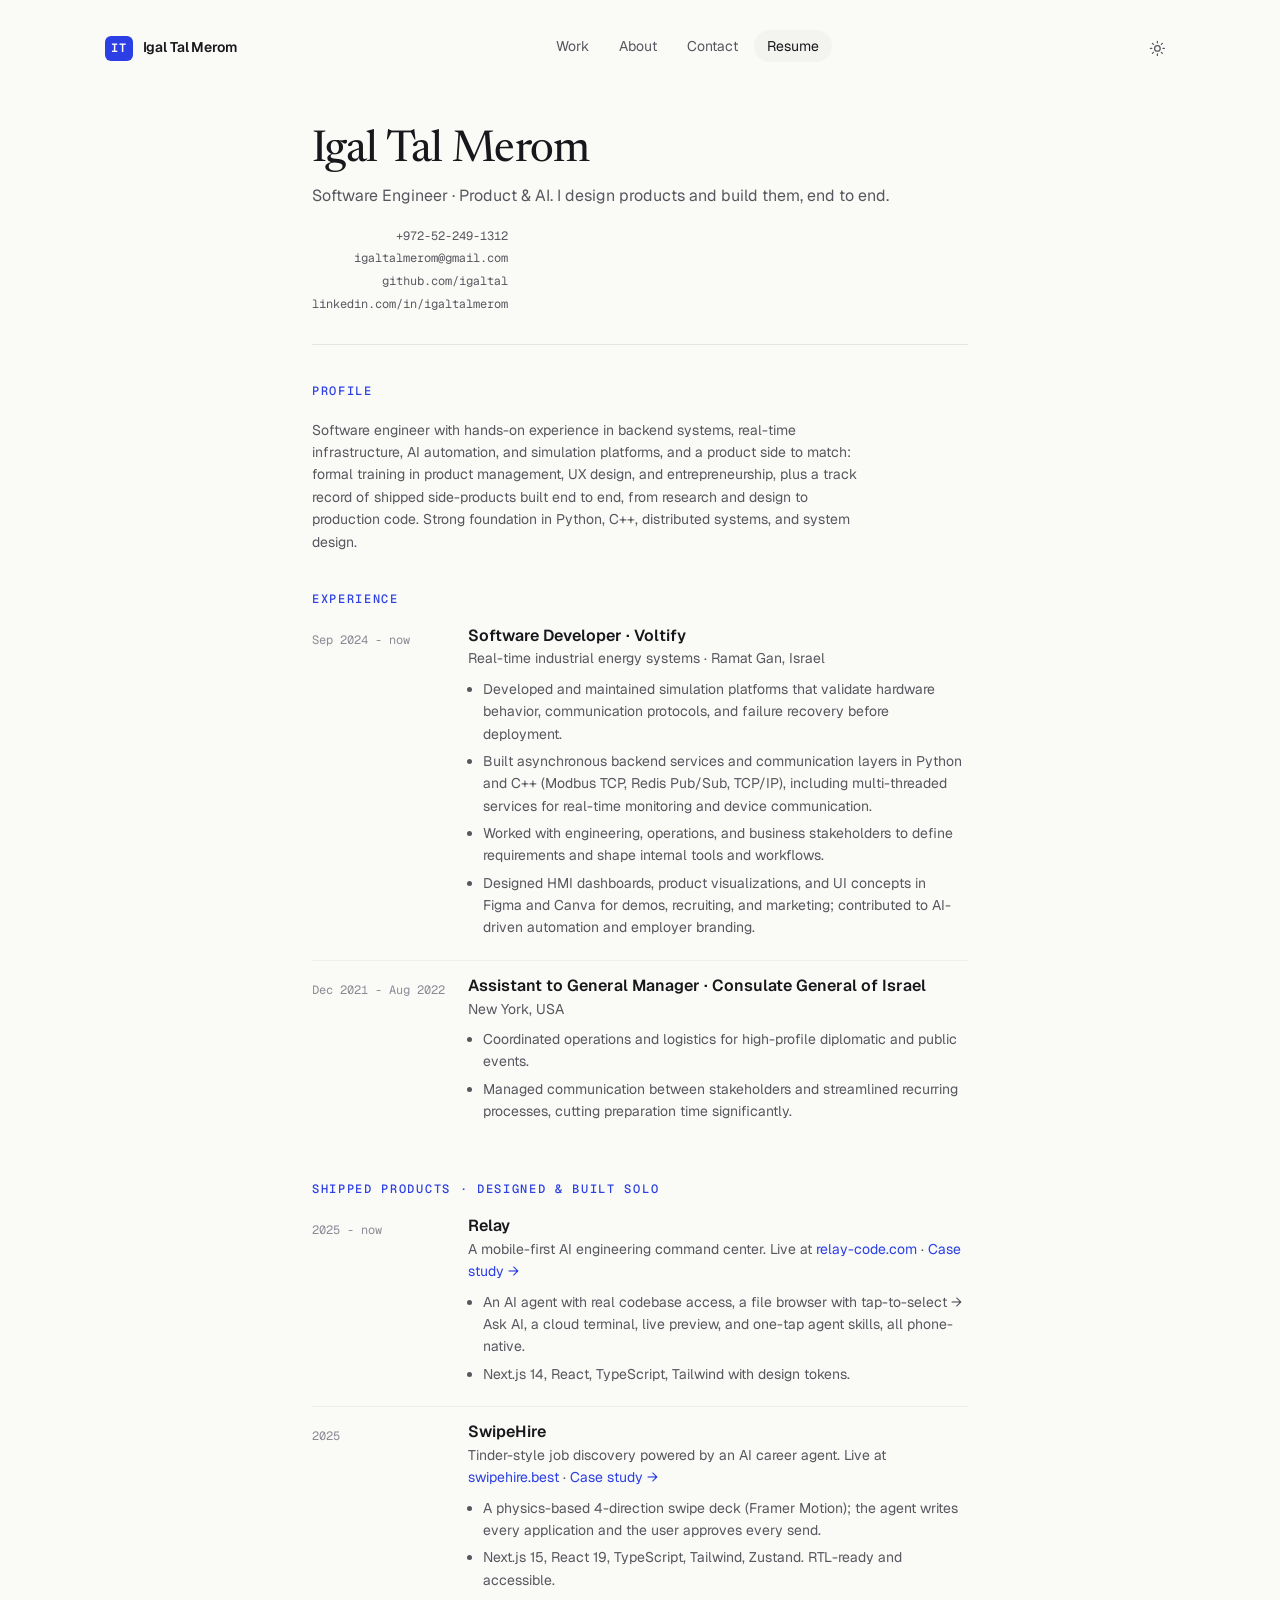
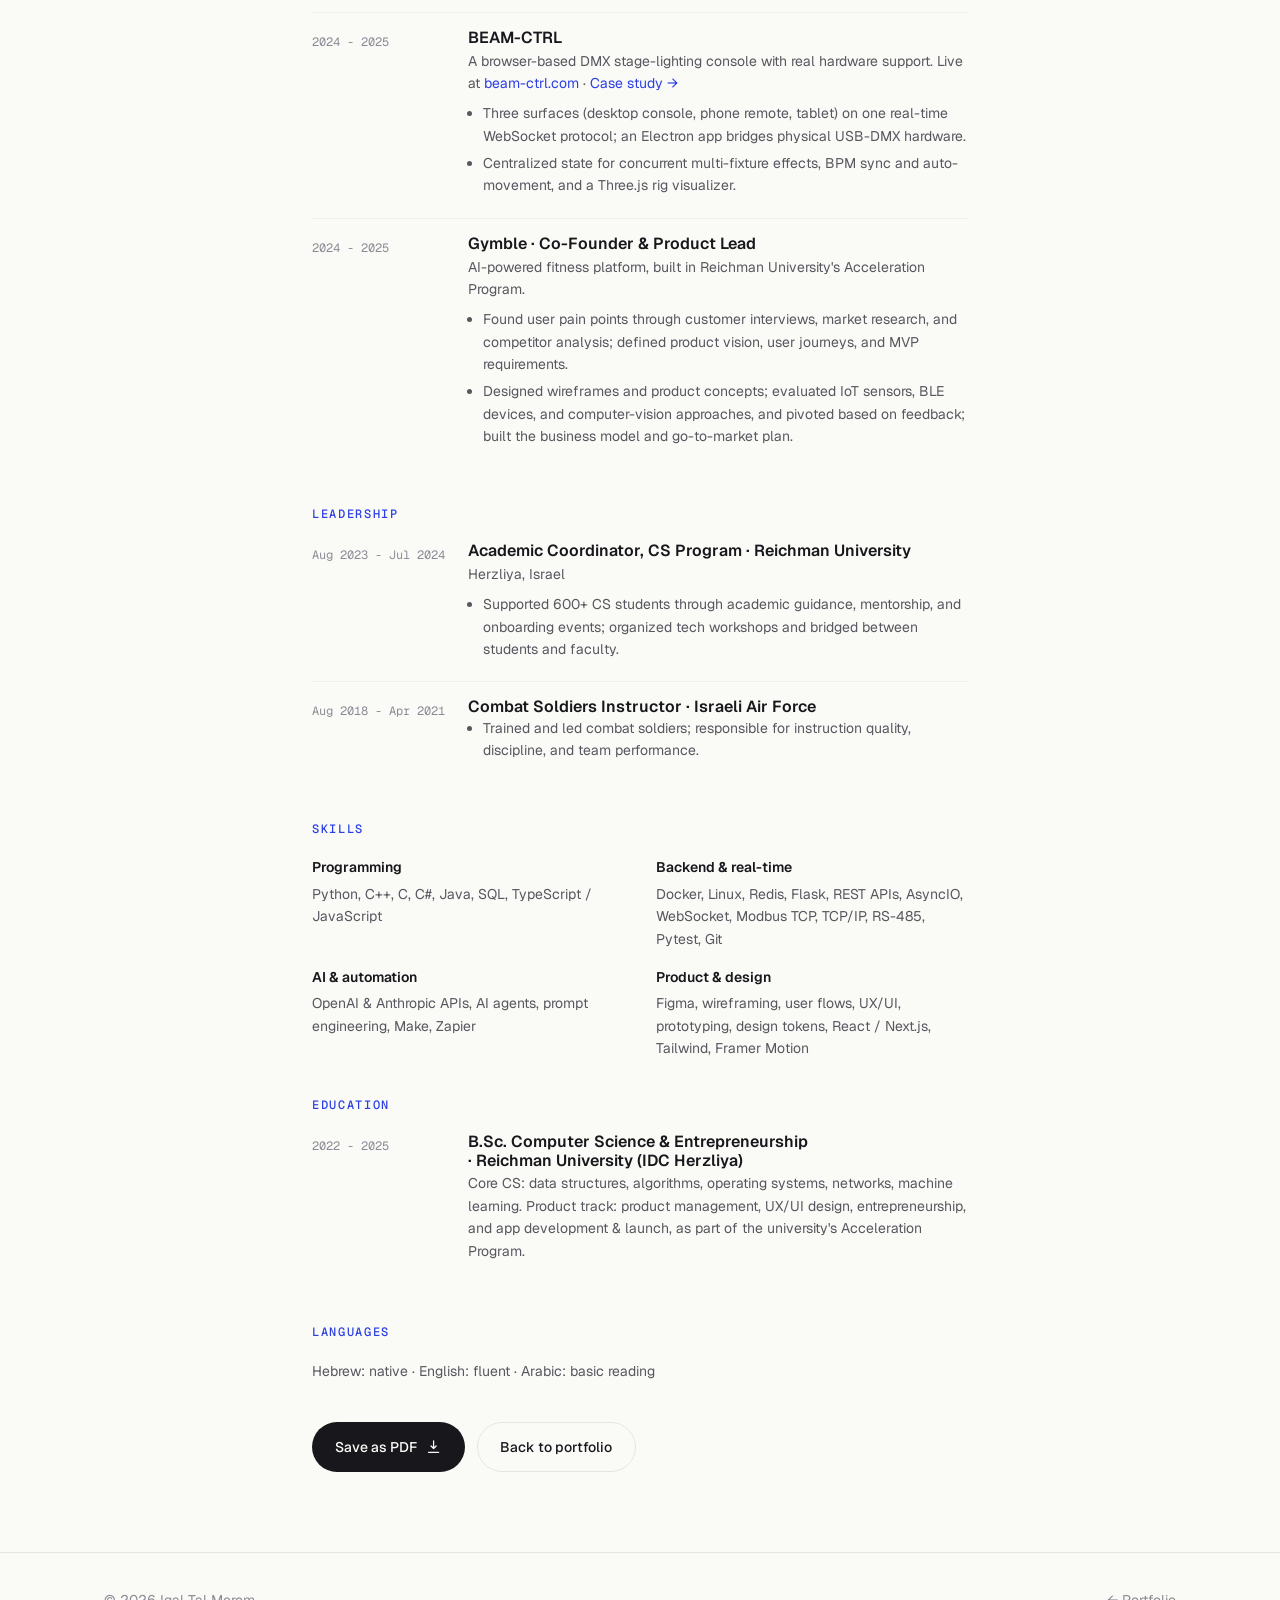
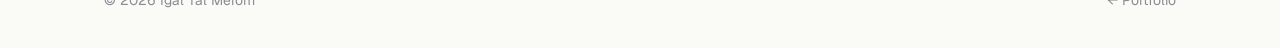
==== commit fa0b23a6: "Real identity + live products: real resume data, live links, real screenshots, Figma link Co-Authore" ====
--- a/resume.html
+++ b/resume.html
@@ -3,8 +3,8 @@
 <head>
   <meta charset="UTF-8" />
   <meta name="viewport" content="width=device-width, initial-scale=1.0" />
-  <title>Resume | Igal Talmerom</title>
-  <meta name="description" content="Resume of Igal Talmerom, Product Designer and Software Engineer." />
+  <title>Resume | Igal Tal Merom</title>
+  <meta name="description" content="Resume of Igal Tal Merom, Software Engineer and Product Designer." />
   <script>
     (function () {
       var t = localStorage.getItem("theme");
@@ -34,6 +34,7 @@
     .r-item h3 { font-size: var(--text-base); font-weight: 600; }
     .r-item .org { color: var(--ink-2); font-size: var(--text-sm); margin: 0.15rem 0 0.5rem; }
     .r-item ul { margin: 0; padding-left: 1.1em; color: var(--ink-2); font-size: var(--text-sm); }
+    .r-item a { color: var(--accent); text-decoration: none; }
     .r-skills { display: grid; grid-template-columns: repeat(2, 1fr); gap: 1rem 2rem; font-size: var(--text-sm); color: var(--ink-2); }
     @media (max-width: 560px) { .r-skills { grid-template-columns: 1fr; } }
     .r-skills b { display: block; color: var(--ink); font-weight: 600; margin-bottom: 0.25rem; }
@@ -51,7 +52,7 @@
 <body>
   <header class="nav" aria-label="Primary">
     <div class="nav-inner">
-      <a class="brand" href="index.html"><span class="mark">IT</span> Igal Talmerom</a>
+      <a class="brand" href="index.html"><span class="mark">IT</span> Igal Tal Merom</a>
       <nav>
         <ul class="nav-links">
           <li><a href="index.html#work">Work</a></li>
@@ -72,11 +73,12 @@
   <main class="resume">
     <div class="resume-head">
       <div>
-        <h1>Igal Talmerom</h1>
-        <p class="tagline">Product Designer &amp; Software Engineer. I own products from idea to production.</p>
+        <h1>Igal Tal Merom</h1>
+        <p class="tagline">Software Engineer · Product &amp; AI. I design products and build them, end to end.</p>
       </div>
       <div class="resume-contact">
-        <a href="mailto:talm13124@gmail.com">talm13124@gmail.com</a><br />
+        <a href="tel:+972522491312">+972-52-249-1312</a><br />
+        <a href="mailto:igaltalmerom@gmail.com">igaltalmerom@gmail.com</a><br />
         <a href="https://github.com/igaltal">github.com/igaltal</a><br />
         <a href="https://www.linkedin.com/in/igaltalmerom">linkedin.com/in/igaltalmerom</a>
       </div>
@@ -85,24 +87,51 @@
     <section class="r-section">
       <h2>Profile</h2>
       <p style="color: var(--ink-2); font-size: var(--text-sm); max-width: 40em;">
-        Designer and engineer in one person, with end-to-end ownership of shipped products: user
-        research, product strategy, UX/UI, design systems, and the production frontend code that
-        delivers them. Focused on AI products and mobile-first experiences. I close the gap where
-        product quality usually gets lost: between the design file and the shipped feature.
+        Software engineer with hands-on experience in backend systems, real-time infrastructure,
+        AI automation, and simulation platforms, and a product side to match: formal training in
+        product management, UX design, and entrepreneurship, plus a track record of shipped
+        side-products built end to end, from research and design to production code. Strong
+        foundation in Python, C++, distributed systems, and system design.
       </p>
     </section>
 
     <section class="r-section">
       <h2>Experience</h2>
       <div class="r-item">
+        <div class="when">Sep 2024 - now</div>
+        <div>
+          <h3>Software Developer · Voltify</h3>
+          <p class="org">Real-time industrial energy systems · Ramat Gan, Israel</p>
+          <ul>
+            <li>Developed and maintained simulation platforms that validate hardware behavior, communication protocols, and failure recovery before deployment.</li>
+            <li>Built asynchronous backend services and communication layers in Python and C++ (Modbus TCP, Redis Pub/Sub, TCP/IP), including multi-threaded services for real-time monitoring and device communication.</li>
+            <li>Worked with engineering, operations, and business stakeholders to define requirements and shape internal tools and workflows.</li>
+            <li>Designed HMI dashboards, product visualizations, and UI concepts in Figma and Canva for demos, recruiting, and marketing; contributed to AI-driven automation and employer branding.</li>
+          </ul>
+        </div>
+      </div>
+      <div class="r-item">
+        <div class="when">Dec 2021 - Aug 2022</div>
+        <div>
+          <h3>Assistant to General Manager · Consulate General of Israel</h3>
+          <p class="org">New York, USA</p>
+          <ul>
+            <li>Coordinated operations and logistics for high-profile diplomatic and public events.</li>
+            <li>Managed communication between stakeholders and streamlined recurring processes, cutting preparation time significantly.</li>
+          </ul>
+        </div>
+      </div>
+    </section>
+
+    <section class="r-section">
+      <h2>Shipped products · designed &amp; built solo</h2>
+      <div class="r-item">
         <div class="when">2025 - now</div>
         <div>
-          <h3>Relay · Founder, Designer &amp; Engineer</h3>
-          <p class="org">A mobile-first AI engineering command center. Live in production on Vercel.</p>
-          <ul>
-            <li>Designed and built the full product solo: an AI agent with real codebase access, a file browser with tap-to-select → Ask AI, a cloud terminal (xterm.js), live preview, and one-tap agent skills.</li>
-            <li>Shipped end to end: auth (OAuth, email verify), hub dashboard, streaming chat with visible tool calls, projects and repo management, billing, settings, activity profile.</li>
-            <li>Solved the core mobile UX problems: repo context always visible, agent streams that survive tab switches, and code that is readable and selectable at 390px.</li>
+          <h3>Relay</h3>
+          <p class="org">A mobile-first AI engineering command center. Live at <a href="https://relay-code.com" target="_blank" rel="noopener">relay-code.com</a> · <a href="work/relay.html">Case study →</a></p>
+          <ul>
+            <li>An AI agent with real codebase access, a file browser with tap-to-select → Ask AI, a cloud terminal, live preview, and one-tap agent skills, all phone-native.</li>
             <li>Next.js 14, React, TypeScript, Tailwind with design tokens.</li>
           </ul>
         </div>
@@ -110,25 +139,56 @@
       <div class="r-item">
         <div class="when">2025</div>
         <div>
-          <h3>SwipeHire · Designer &amp; Engineer</h3>
-          <p class="org">Tinder-style job discovery powered by an AI career agent. Live in production.</p>
-          <ul>
-            <li>Designed a 4-direction swipe deck with physics-based gestures (Framer Motion): elastic drag, rotation mapped to offset, decisions on distance or velocity, progressive action stamps.</li>
-            <li>Built the trust layer: the agent writes every application, the user approves every send; honest apply-type badges; matches form only on a real company reply.</li>
-            <li>Built a full design system: semantic action colors, glass surfaces, three motion presets. RTL-ready and accessible from the ground up.</li>
-            <li>Next.js 15, React 19, TypeScript, Tailwind, Zustand.</li>
+          <h3>SwipeHire</h3>
+          <p class="org">Tinder-style job discovery powered by an AI career agent. Live at <a href="https://swipehire.best" target="_blank" rel="noopener">swipehire.best</a> · <a href="work/swipehire.html">Case study →</a></p>
+          <ul>
+            <li>A physics-based 4-direction swipe deck (Framer Motion); the agent writes every application and the user approves every send.</li>
+            <li>Next.js 15, React 19, TypeScript, Tailwind, Zustand. RTL-ready and accessible.</li>
           </ul>
         </div>
       </div>
       <div class="r-item">
         <div class="when">2024 - 2025</div>
         <div>
-          <h3>BEAM-CTRL · Designer &amp; Engineer</h3>
-          <p class="org">A browser-based DMX lighting control console with real hardware support. Live, free during beta.</p>
-          <ul>
-            <li>Designed and built a full lighting console in the browser: control, programming (Daslight-style), live performance, cues, a 4-deck DJ music mode, and a Three.js rig visualizer.</li>
-            <li>Shipped three surfaces on one WebSocket protocol: desktop console, phone remote, and tablet layout, all controlling the same show in real time.</li>
-            <li>Built the Electron desktop app that bridges physical USB-DMX hardware, and the real-time optimistic UI that keeps sliders instant on stage.</li>
+          <h3>BEAM-CTRL</h3>
+          <p class="org">A browser-based DMX stage-lighting console with real hardware support. Live at <a href="https://beam-ctrl.com" target="_blank" rel="noopener">beam-ctrl.com</a> · <a href="work/beamctrl.html">Case study →</a></p>
+          <ul>
+            <li>Three surfaces (desktop console, phone remote, tablet) on one real-time WebSocket protocol; an Electron app bridges physical USB-DMX hardware.</li>
+            <li>Centralized state for concurrent multi-fixture effects, BPM sync and auto-movement, and a Three.js rig visualizer.</li>
+          </ul>
+        </div>
+      </div>
+      <div class="r-item">
+        <div class="when">2024 - 2025</div>
+        <div>
+          <h3>Gymble · Co-Founder &amp; Product Lead</h3>
+          <p class="org">AI-powered fitness platform, built in Reichman University's Acceleration Program.</p>
+          <ul>
+            <li>Found user pain points through customer interviews, market research, and competitor analysis; defined product vision, user journeys, and MVP requirements.</li>
+            <li>Designed wireframes and product concepts; evaluated IoT sensors, BLE devices, and computer-vision approaches, and pivoted based on feedback; built the business model and go-to-market plan.</li>
+          </ul>
+        </div>
+      </div>
+    </section>
+
+    <section class="r-section">
+      <h2>Leadership</h2>
+      <div class="r-item">
+        <div class="when">Aug 2023 - Jul 2024</div>
+        <div>
+          <h3>Academic Coordinator, CS Program · Reichman University</h3>
+          <p class="org">Herzliya, Israel</p>
+          <ul>
+            <li>Supported 600+ CS students through academic guidance, mentorship, and onboarding events; organized tech workshops and bridged between students and faculty.</li>
+          </ul>
+        </div>
+      </div>
+      <div class="r-item">
+        <div class="when">Aug 2018 - Apr 2021</div>
+        <div>
+          <h3>Combat Soldiers Instructor · Israeli Air Force</h3>
+          <ul>
+            <li>Trained and led combat soldiers; responsible for instruction quality, discipline, and team performance.</li>
           </ul>
         </div>
       </div>
@@ -137,22 +197,27 @@
     <section class="r-section">
       <h2>Skills</h2>
       <div class="r-skills">
-        <div><b>Product &amp; research</b>Discovery interviews, JTBD, journey mapping, personas, competitive analysis, success metrics &amp; instrumentation, usability testing</div>
-        <div><b>Design</b>UX architecture, interaction &amp; motion design, UI systems, design tokens, Figma (variables, auto-layout, prototyping), accessibility (WCAG AA)</div>
-        <div><b>Engineering</b>TypeScript, React / Next.js, React Native, Tailwind, Framer Motion, Node.js, CI/CD, testing</div>
-        <div><b>AI products</b>Agentic UX patterns, LLM integration (Anthropic/OpenAI APIs), prompt design, evaluation workflows, trust &amp; safety affordances</div>
+        <div><b>Programming</b>Python, C++, C, C#, Java, SQL, TypeScript / JavaScript</div>
+        <div><b>Backend &amp; real-time</b>Docker, Linux, Redis, Flask, REST APIs, AsyncIO, WebSocket, Modbus TCP, TCP/IP, RS-485, Pytest, Git</div>
+        <div><b>AI &amp; automation</b>OpenAI &amp; Anthropic APIs, AI agents, prompt engineering, Make, Zapier</div>
+        <div><b>Product &amp; design</b>Figma, wireframing, user flows, UX/UI, prototyping, design tokens, React / Next.js, Tailwind, Framer Motion</div>
       </div>
     </section>
 
     <section class="r-section">
       <h2>Education</h2>
       <div class="r-item">
-        <div class="when"></div>
-        <div>
-          <h3>B.Sc. Computer Science</h3>
-          <p class="org">Plus ongoing design education: typography, HCI, and interaction design courses.</p>
-        </div>
-      </div>
+        <div class="when">2022 - 2025</div>
+        <div>
+          <h3>B.Sc. Computer Science &amp; Entrepreneurship · Reichman University (IDC Herzliya)</h3>
+          <p class="org">Core CS: data structures, algorithms, operating systems, networks, machine learning. Product track: product management, UX/UI design, entrepreneurship, and app development &amp; launch, as part of the university's Acceleration Program.</p>
+        </div>
+      </div>
+    </section>
+
+    <section class="r-section">
+      <h2>Languages</h2>
+      <p style="color: var(--ink-2); font-size: var(--text-sm);">Hebrew: native · English: fluent · Arabic: basic reading</p>
     </section>
 
     <div class="print-bar">
@@ -165,7 +230,7 @@
 
   <footer class="footer">
     <div class="container footer-inner">
-      <span>© <span data-year>2026</span> Igal Talmerom</span>
+      <span>© <span data-year>2026</span> Igal Tal Merom</span>
       <a href="index.html">← Portfolio</a>
     </div>
   </footer>
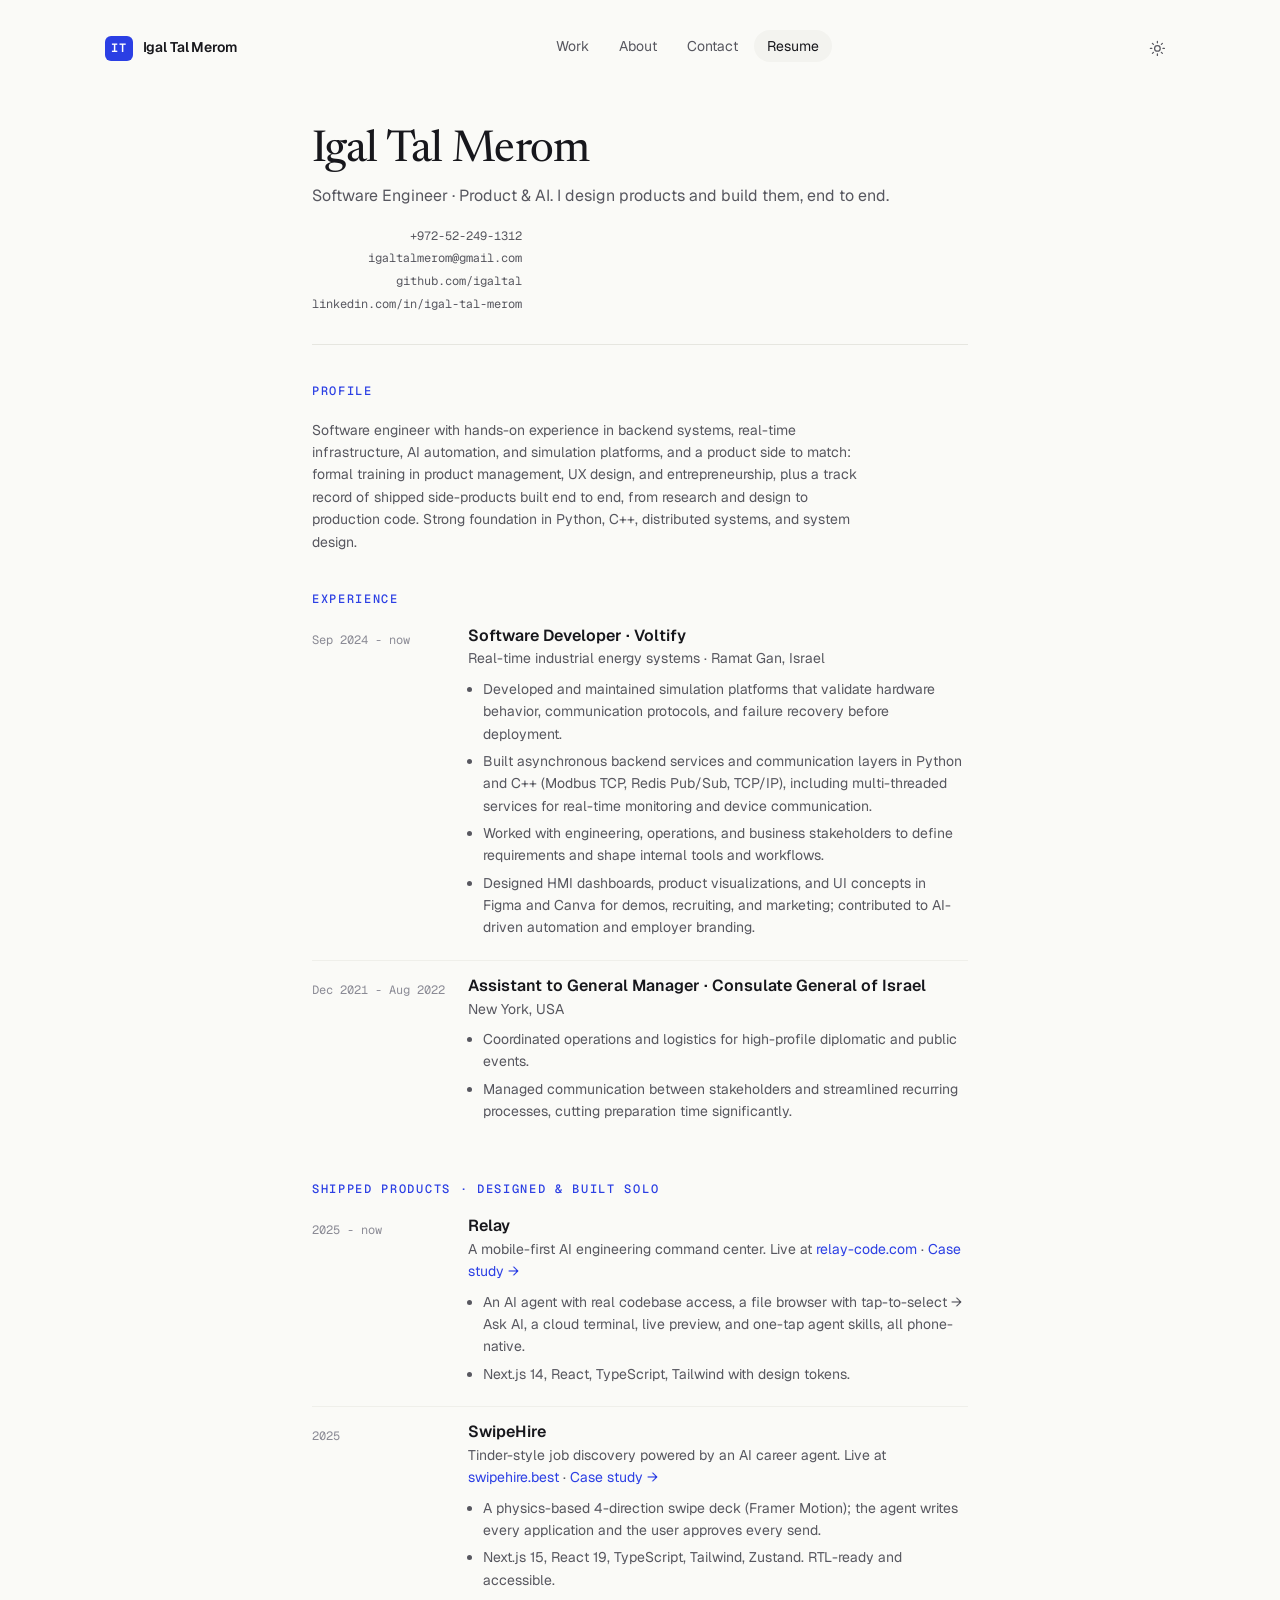
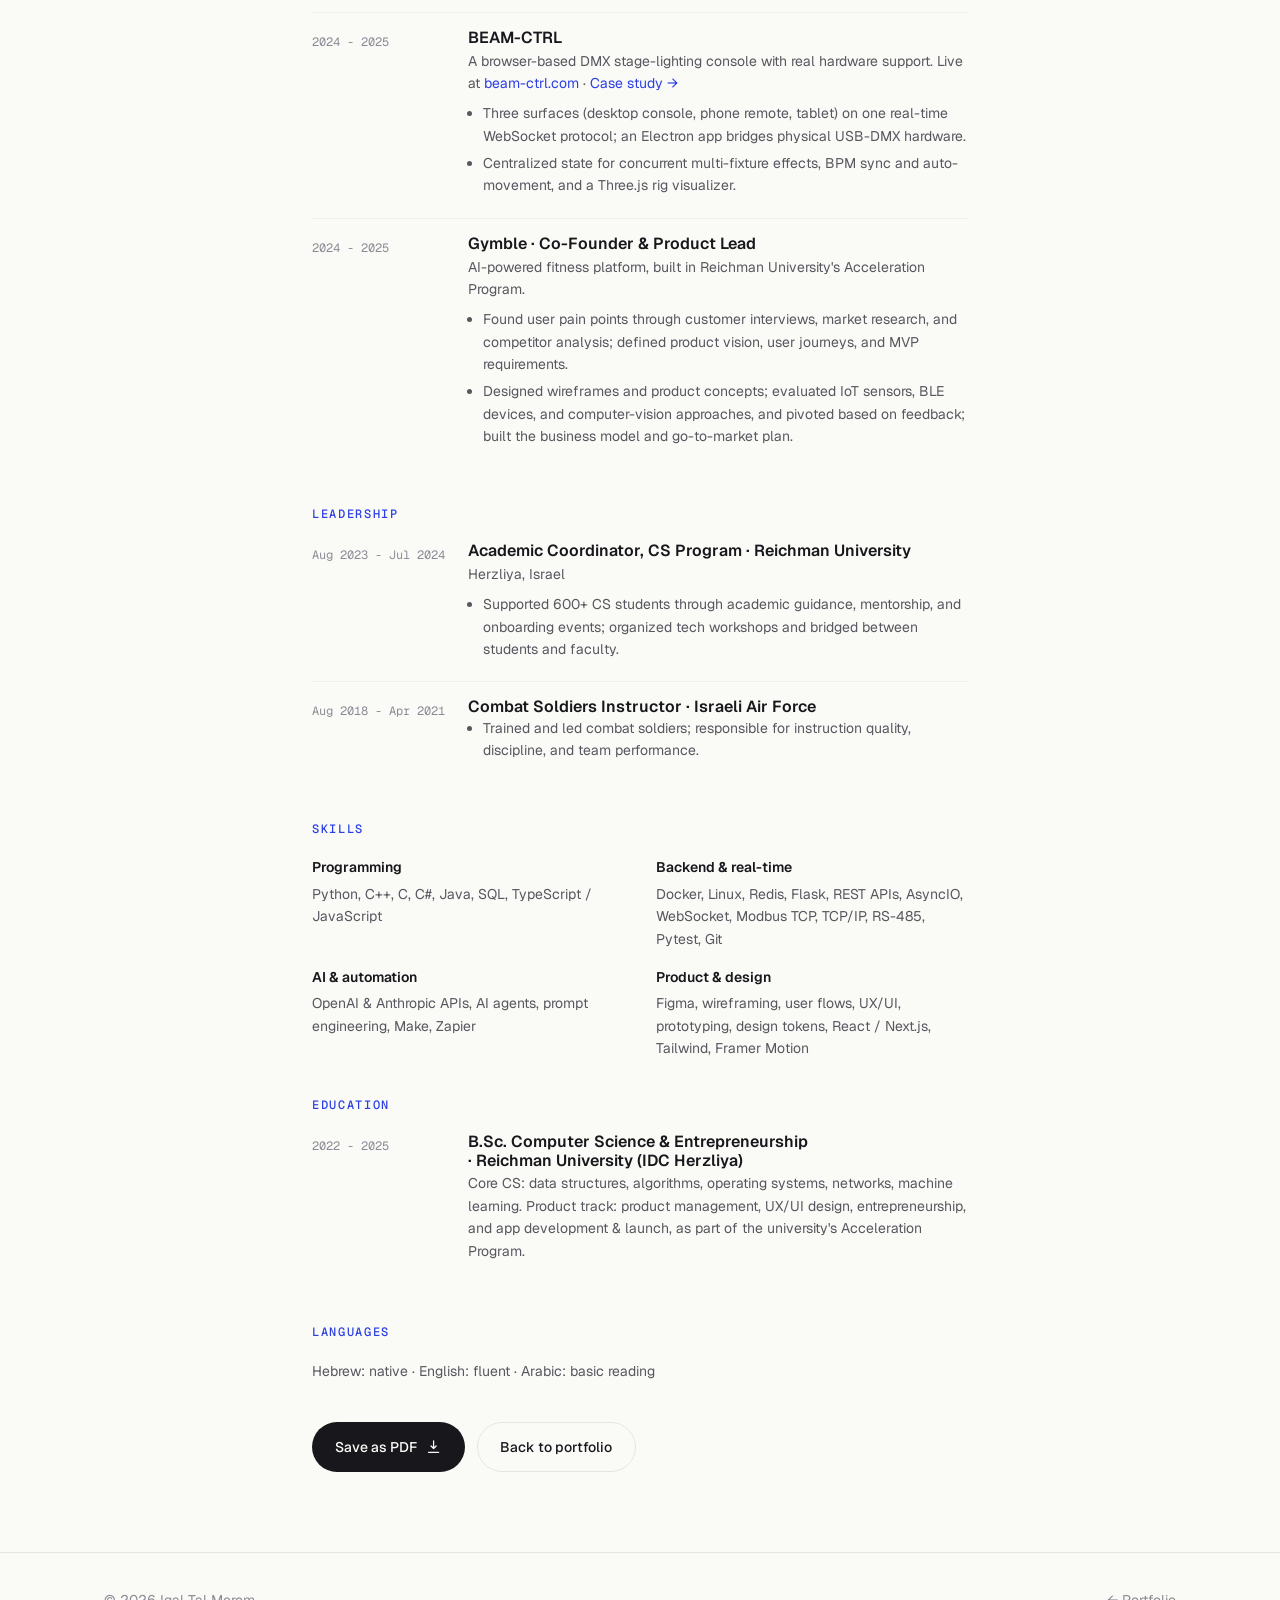
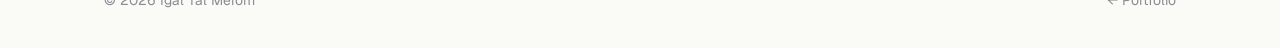
==== commit f058d7ea: "Fix LinkedIn URL to real profile; mobile TOC chip bar Co-Authored-By: Claude Fable 5 <noreply@anthro" ====
--- a/resume.html
+++ b/resume.html
@@ -66,6 +66,10 @@
           <svg class="sun" viewBox="0 0 24 24" fill="none" stroke="currentColor" stroke-width="1.8" stroke-linecap="round"><circle cx="12" cy="12" r="4"/><path d="M12 2v2m0 16v2M4.9 4.9l1.4 1.4m11.4 11.4 1.4 1.4M2 12h2m16 0h2M4.9 19.1l1.4-1.4M17.7 6.3l1.4-1.4"/></svg>
           <svg class="moon" viewBox="0 0 24 24" fill="none" stroke="currentColor" stroke-width="1.8" stroke-linecap="round"><path d="M21 12.8A9 9 0 1 1 11.2 3a7 7 0 0 0 9.8 9.8Z"/></svg>
         </button>
+        <button class="icon-btn menu-btn" data-menu-toggle aria-expanded="false" aria-label="Open menu">
+          <svg class="ic-open" viewBox="0 0 24 24" fill="none" stroke="currentColor" stroke-width="1.8" stroke-linecap="round"><path d="M4 7h16M4 12h16M4 17h16"/></svg>
+          <svg class="ic-close" viewBox="0 0 24 24" fill="none" stroke="currentColor" stroke-width="1.8" stroke-linecap="round"><path d="M6 6l12 12M18 6 6 18"/></svg>
+        </button>
       </div>
     </div>
   </header>
@@ -80,7 +84,7 @@
         <a href="tel:+972522491312">+972-52-249-1312</a><br />
         <a href="mailto:igaltalmerom@gmail.com">igaltalmerom@gmail.com</a><br />
         <a href="https://github.com/igaltal">github.com/igaltal</a><br />
-        <a href="https://www.linkedin.com/in/igaltalmerom">linkedin.com/in/igaltalmerom</a>
+        <a href="https://www.linkedin.com/in/igal-tal-merom-a6874a180/">linkedin.com/in/igal-tal-merom</a>
       </div>
     </div>
 
--- a/css/main.css
+++ b/css/main.css
@@ -86,6 +86,7 @@
 
 body {
   margin: 0;
+  -webkit-tap-highlight-color: transparent;
   background: var(--bg);
   color: var(--ink);
   font-family: var(--font-body);
@@ -171,6 +172,7 @@
 }
 .nav-inner {
   pointer-events: auto;
+  position: relative;
   max-width: var(--container);
   margin-inline: auto;
   padding: 0.85rem var(--gutter);
@@ -239,8 +241,48 @@
 [data-theme="dark"] .icon-btn .moon { display: block; }
 [data-theme="dark"] .icon-btn .sun { display: none; }
 
+/* ---------- Mobile menu ---------- */
+.menu-btn { display: none; }
+.menu-btn .ic-close { display: none; }
+.nav.menu-open .menu-btn .ic-close { display: block; }
+.nav.menu-open .menu-btn .ic-open { display: none; }
+
 @media (max-width: 640px) {
-  .nav-links { display: none; }
+  .menu-btn { display: grid; }
+
+  .nav-links {
+    position: absolute;
+    top: calc(100% + 0.5rem);
+    left: 0.75rem;
+    right: 0.75rem;
+    flex-direction: column;
+    align-items: stretch;
+    gap: 0.15rem;
+    padding: 0.5rem;
+    background: var(--surface);
+    border: 1px solid var(--line);
+    border-radius: var(--radius-md);
+    box-shadow: var(--shadow-lift);
+    opacity: 0;
+    visibility: hidden;
+    transform: translateY(-6px);
+    pointer-events: none;
+    transition: opacity 220ms var(--ease-out), transform 220ms var(--ease-out),
+                visibility 0s linear 220ms;
+  }
+  .nav.menu-open .nav-links {
+    opacity: 1;
+    visibility: visible;
+    transform: none;
+    pointer-events: auto;
+    transition: opacity 220ms var(--ease-out), transform 220ms var(--ease-out);
+  }
+  .nav-links a {
+    display: block;
+    font-size: var(--text-base);
+    padding: 0.85rem 1rem;
+    border-radius: var(--radius-sm);
+  }
 }
 
 /* ---------- Buttons ---------- */
@@ -263,6 +305,21 @@
 .btn svg { width: 0.95rem; height: 0.95rem; transition: transform 240ms var(--ease-out); }
 .btn:hover svg { transform: translateX(3px); }
 
+/* touch ergonomics: bigger targets, press feedback instead of hover */
+@media (pointer: coarse) {
+  .icon-btn { width: 2.6rem; height: 2.6rem; }
+  .btn { padding: 0.95rem 1.5rem; }
+  .filter { padding: 0.6rem 1.05rem; }
+  .btn:hover, .socials a:hover { transform: none; }
+  .card:active { transform: scale(0.99); }
+  .filter:active, .socials a:active { transform: scale(0.95); }
+}
+
+@media (max-width: 480px) {
+  .hero-ctas, .contact-ctas { flex-direction: column; align-items: stretch; }
+  .hero-ctas .btn, .contact-ctas .btn { justify-content: center; text-align: center; }
+}
+
 .btn-primary { background: var(--ink); color: var(--bg); }
 .btn-primary:hover { box-shadow: var(--shadow-lift); }
 .btn-ghost { border-color: var(--line); color: var(--ink); }
@@ -500,6 +557,7 @@
 .card:hover .card-visual > * { transform: translateY(-4px) scale(1.015); }
 
 .card-body { padding: 1.6rem 1.75rem 1.75rem; display: flex; flex-direction: column; gap: 0.6rem; flex: 1; }
+@media (max-width: 640px) { .card-body { padding: 1.25rem 1.25rem 1.4rem; } }
 .card-meta {
   display: flex; flex-wrap: wrap; gap: 0.4rem 1rem;
   font-family: var(--font-mono);
